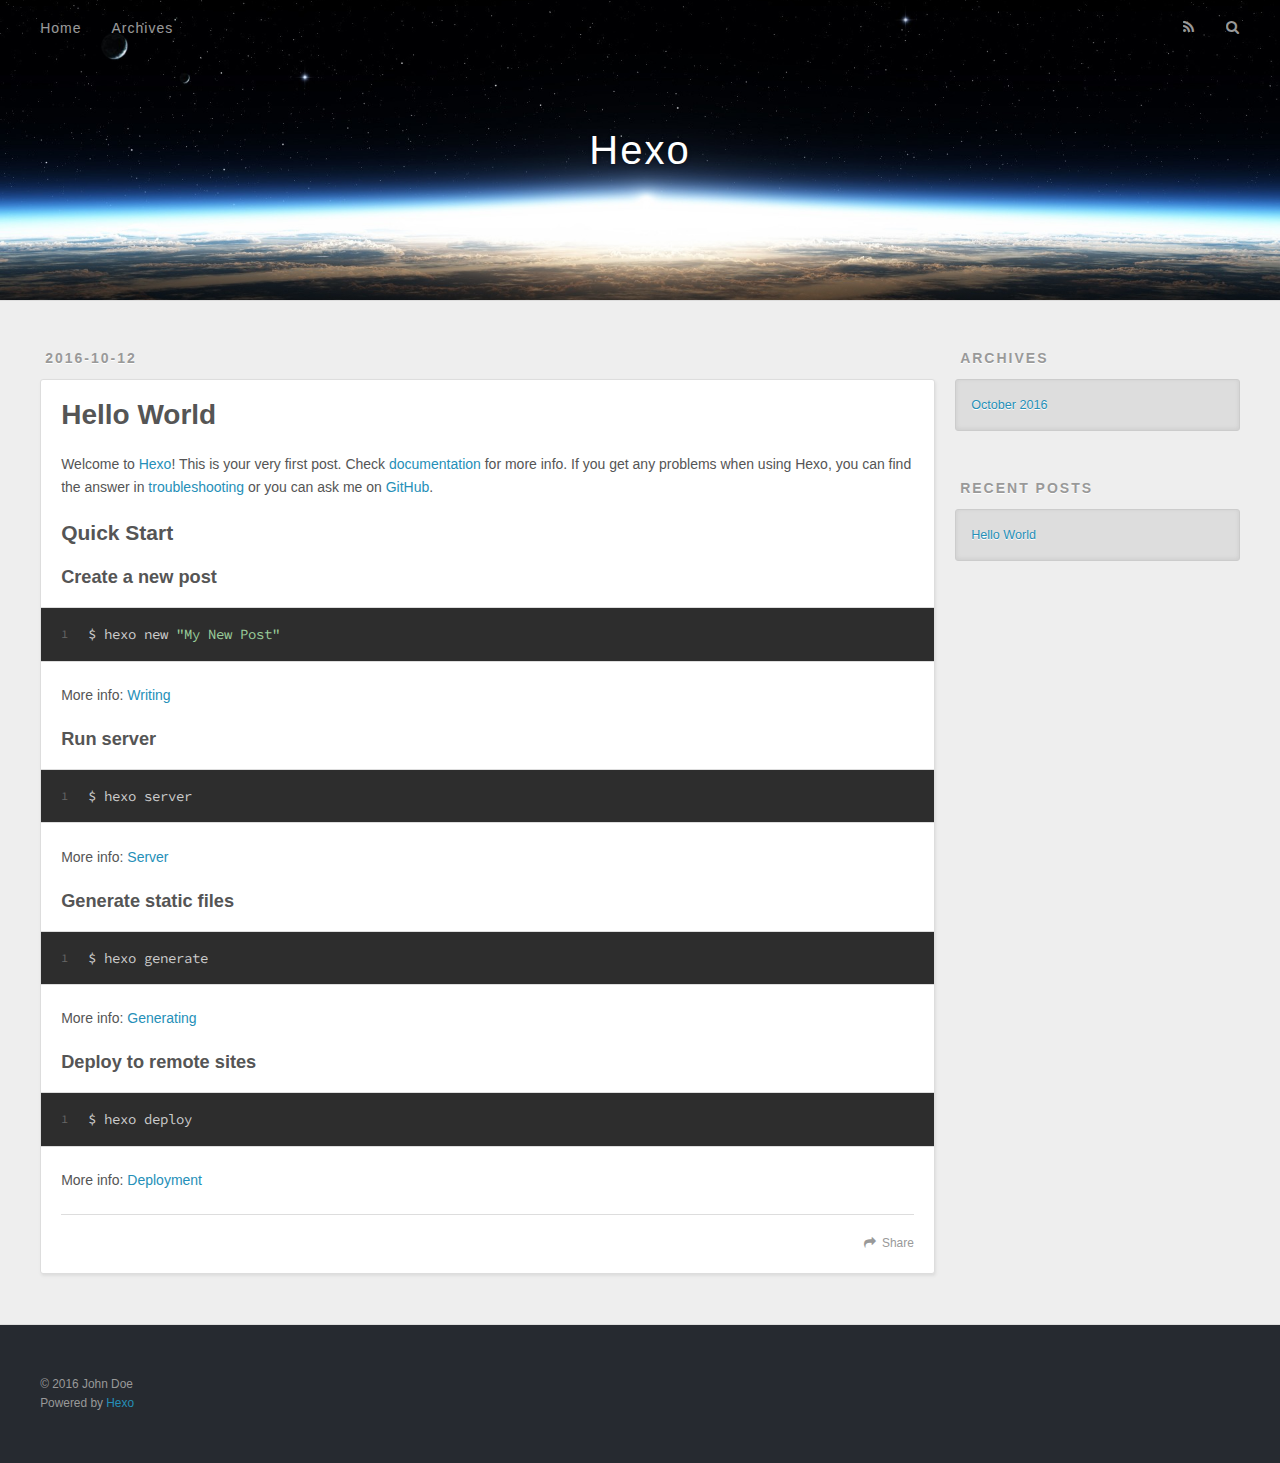
==== index.html @ 53416bab "Site updated: 2016-10-12 10:35:05" ====
<!DOCTYPE html>
<html>
<head>
  <meta charset="utf-8">
  
  <title>Hexo</title>
  <meta name="viewport" content="width=device-width, initial-scale=1, maximum-scale=1">
  <meta property="og:type" content="website">
<meta property="og:title" content="Hexo">
<meta property="og:url" content="http://yoursite.com/index.html">
<meta property="og:site_name" content="Hexo">
<meta name="twitter:card" content="summary">
<meta name="twitter:title" content="Hexo">
  
    <link rel="alternate" href="/atom.xml" title="Hexo" type="application/atom+xml">
  
  
    <link rel="icon" href="/favicon.png">
  
  
    <link href="//fonts.googleapis.com/css?family=Source+Code+Pro" rel="stylesheet" type="text/css">
  
  <link rel="stylesheet" href="/css/style.css">
  

</head>

<body>
  <div id="container">
    <div id="wrap">
      <header id="header">
  <div id="banner"></div>
  <div id="header-outer" class="outer">
    <div id="header-title" class="inner">
      <h1 id="logo-wrap">
        <a href="/" id="logo">Hexo</a>
      </h1>
      
    </div>
    <div id="header-inner" class="inner">
      <nav id="main-nav">
        <a id="main-nav-toggle" class="nav-icon"></a>
        
          <a class="main-nav-link" href="/">Home</a>
        
          <a class="main-nav-link" href="/archives">Archives</a>
        
      </nav>
      <nav id="sub-nav">
        
          <a id="nav-rss-link" class="nav-icon" href="/atom.xml" title="RSS Feed"></a>
        
        <a id="nav-search-btn" class="nav-icon" title="Search"></a>
      </nav>
      <div id="search-form-wrap">
        <form action="//google.com/search" method="get" accept-charset="UTF-8" class="search-form"><input type="search" name="q" results="0" class="search-form-input" placeholder="Search"><button type="submit" class="search-form-submit">&#xF002;</button><input type="hidden" name="sitesearch" value="http://yoursite.com"></form>
      </div>
    </div>
  </div>
</header>
      <div class="outer">
        <section id="main">
  
    <article id="post-hello-world" class="article article-type-post" itemscope itemprop="blogPost">
  <div class="article-meta">
    <a href="/2016/10/12/hello-world/" class="article-date">
  <time datetime="2016-10-12T02:17:20.211Z" itemprop="datePublished">2016-10-12</time>
</a>
    
  </div>
  <div class="article-inner">
    
    
      <header class="article-header">
        
  
    <h1 itemprop="name">
      <a class="article-title" href="/2016/10/12/hello-world/">Hello World</a>
    </h1>
  

      </header>
    
    <div class="article-entry" itemprop="articleBody">
      
        <p>Welcome to <a href="https://hexo.io/" target="_blank" rel="external">Hexo</a>! This is your very first post. Check <a href="https://hexo.io/docs/" target="_blank" rel="external">documentation</a> for more info. If you get any problems when using Hexo, you can find the answer in <a href="https://hexo.io/docs/troubleshooting.html" target="_blank" rel="external">troubleshooting</a> or you can ask me on <a href="https://github.com/hexojs/hexo/issues" target="_blank" rel="external">GitHub</a>.</p>
<h2 id="Quick-Start"><a href="#Quick-Start" class="headerlink" title="Quick Start"></a>Quick Start</h2><h3 id="Create-a-new-post"><a href="#Create-a-new-post" class="headerlink" title="Create a new post"></a>Create a new post</h3><figure class="highlight bash"><table><tr><td class="gutter"><pre><div class="line">1</div></pre></td><td class="code"><pre><div class="line">$ hexo new <span class="string">"My New Post"</span></div></pre></td></tr></table></figure>
<p>More info: <a href="https://hexo.io/docs/writing.html" target="_blank" rel="external">Writing</a></p>
<h3 id="Run-server"><a href="#Run-server" class="headerlink" title="Run server"></a>Run server</h3><figure class="highlight bash"><table><tr><td class="gutter"><pre><div class="line">1</div></pre></td><td class="code"><pre><div class="line">$ hexo server</div></pre></td></tr></table></figure>
<p>More info: <a href="https://hexo.io/docs/server.html" target="_blank" rel="external">Server</a></p>
<h3 id="Generate-static-files"><a href="#Generate-static-files" class="headerlink" title="Generate static files"></a>Generate static files</h3><figure class="highlight bash"><table><tr><td class="gutter"><pre><div class="line">1</div></pre></td><td class="code"><pre><div class="line">$ hexo generate</div></pre></td></tr></table></figure>
<p>More info: <a href="https://hexo.io/docs/generating.html" target="_blank" rel="external">Generating</a></p>
<h3 id="Deploy-to-remote-sites"><a href="#Deploy-to-remote-sites" class="headerlink" title="Deploy to remote sites"></a>Deploy to remote sites</h3><figure class="highlight bash"><table><tr><td class="gutter"><pre><div class="line">1</div></pre></td><td class="code"><pre><div class="line">$ hexo deploy</div></pre></td></tr></table></figure>
<p>More info: <a href="https://hexo.io/docs/deployment.html" target="_blank" rel="external">Deployment</a></p>

      
    </div>
    <footer class="article-footer">
      <a data-url="http://yoursite.com/2016/10/12/hello-world/" data-id="ciu6b00j30000uok7ba088c94" class="article-share-link">Share</a>
      
      
    </footer>
  </div>
  
</article>


  

</section>
        
          <aside id="sidebar">
  
    

  
    

  
    
  
    
  <div class="widget-wrap">
    <h3 class="widget-title">Archives</h3>
    <div class="widget">
      <ul class="archive-list"><li class="archive-list-item"><a class="archive-list-link" href="/archives/2016/10/">October 2016</a></li></ul>
    </div>
  </div>


  
    
  <div class="widget-wrap">
    <h3 class="widget-title">Recent Posts</h3>
    <div class="widget">
      <ul>
        
          <li>
            <a href="/2016/10/12/hello-world/">Hello World</a>
          </li>
        
      </ul>
    </div>
  </div>

  
</aside>
        
      </div>
      <footer id="footer">
  
  <div class="outer">
    <div id="footer-info" class="inner">
      &copy; 2016 John Doe<br>
      Powered by <a href="http://hexo.io/" target="_blank">Hexo</a>
    </div>
  </div>
</footer>
    </div>
    <nav id="mobile-nav">
  
    <a href="/" class="mobile-nav-link">Home</a>
  
    <a href="/archives" class="mobile-nav-link">Archives</a>
  
</nav>
    

<script src="//ajax.googleapis.com/ajax/libs/jquery/2.0.3/jquery.min.js"></script>


  <link rel="stylesheet" href="/fancybox/jquery.fancybox.css">
  <script src="/fancybox/jquery.fancybox.pack.js"></script>


<script src="/js/script.js"></script>

  </div>
</body>
</html>
---- css/style.css ----
body {
  width: 100%;
}
body:before,
body:after {
  content: "";
  display: table;
}
body:after {
  clear: both;
}
html,
body,
div,
span,
applet,
object,
iframe,
h1,
h2,
h3,
h4,
h5,
h6,
p,
blockquote,
pre,
a,
abbr,
acronym,
address,
big,
cite,
code,
del,
dfn,
em,
img,
ins,
kbd,
q,
s,
samp,
small,
strike,
strong,
sub,
sup,
tt,
var,
dl,
dt,
dd,
ol,
ul,
li,
fieldset,
form,
label,
legend,
table,
caption,
tbody,
tfoot,
thead,
tr,
th,
td {
  margin: 0;
  padding: 0;
  border: 0;
  outline: 0;
  font-weight: inherit;
  font-style: inherit;
  font-family: inherit;
  font-size: 100%;
  vertical-align: baseline;
}
body {
  line-height: 1;
  color: #000;
  background: #fff;
}
ol,
ul {
  list-style: none;
}
table {
  border-collapse: separate;
  border-spacing: 0;
  vertical-align: middle;
}
caption,
th,
td {
  text-align: left;
  font-weight: normal;
  vertical-align: middle;
}
a img {
  border: none;
}
input,
button {
  margin: 0;
  padding: 0;
}
input::-moz-focus-inner,
button::-moz-focus-inner {
  border: 0;
  padding: 0;
}
@font-face {
  font-family: FontAwesome;
  font-style: normal;
  font-weight: normal;
  src: url("fonts/fontawesome-webfont.eot?v=#4.0.3");
  src: url("fonts/fontawesome-webfont.eot?#iefix&v=#4.0.3") format("embedded-opentype"), url("fonts/fontawesome-webfont.woff?v=#4.0.3") format("woff"), url("fonts/fontawesome-webfont.ttf?v=#4.0.3") format("truetype"), url("fonts/fontawesome-webfont.svg#fontawesomeregular?v=#4.0.3") format("svg");
}
html,
body,
#container {
  height: 100%;
}
body {
  background: #eee;
  font: 14px "Helvetica Neue", Helvetica, Arial, sans-serif;
  -webkit-text-size-adjust: 100%;
}
.outer {
  max-width: 1220px;
  margin: 0 auto;
  padding: 0 20px;
}
.outer:before,
.outer:after {
  content: "";
  display: table;
}
.outer:after {
  clear: both;
}
.inner {
  display: inline;
  float: left;
  width: 98.33333333333333%;
  margin: 0 0.833333333333333%;
}
.left,
.alignleft {
  float: left;
}
.right,
.alignright {
  float: right;
}
.clear {
  clear: both;
}
#container {
  position: relative;
}
.mobile-nav-on {
  overflow: hidden;
}
#wrap {
  height: 100%;
  width: 100%;
  position: absolute;
  top: 0;
  left: 0;
  -webkit-transition: 0.2s ease-out;
  -moz-transition: 0.2s ease-out;
  -ms-transition: 0.2s ease-out;
  transition: 0.2s ease-out;
  z-index: 1;
  background: #eee;
}
.mobile-nav-on #wrap {
  left: 280px;
}
@media screen and (min-width: 768px) {
  #main {
    display: inline;
    float: left;
    width: 73.33333333333333%;
    margin: 0 0.833333333333333%;
  }
}
.article-date,
.article-category-link,
.archive-year,
.widget-title {
  text-decoration: none;
  text-transform: uppercase;
  letter-spacing: 2px;
  color: #999;
  margin-bottom: 1em;
  margin-left: 5px;
  line-height: 1em;
  text-shadow: 0 1px #fff;
  font-weight: bold;
}
.article-inner,
.archive-article-inner {
  background: #fff;
  -webkit-box-shadow: 1px 2px 3px #ddd;
  box-shadow: 1px 2px 3px #ddd;
  border: 1px solid #ddd;
  border-radius: 3px;
}
.article-entry h1,
.widget h1 {
  font-size: 2em;
}
.article-entry h2,
.widget h2 {
  font-size: 1.5em;
}
.article-entry h3,
.widget h3 {
  font-size: 1.3em;
}
.article-entry h4,
.widget h4 {
  font-size: 1.2em;
}
.article-entry h5,
.widget h5 {
  font-size: 1em;
}
.article-entry h6,
.widget h6 {
  font-size: 1em;
  color: #999;
}
.article-entry hr,
.widget hr {
  border: 1px dashed #ddd;
}
.article-entry strong,
.widget strong {
  font-weight: bold;
}
.article-entry em,
.widget em,
.article-entry cite,
.widget cite {
  font-style: italic;
}
.article-entry sup,
.widget sup,
.article-entry sub,
.widget sub {
  font-size: 0.75em;
  line-height: 0;
  position: relative;
  vertical-align: baseline;
}
.article-entry sup,
.widget sup {
  top: -0.5em;
}
.article-entry sub,
.widget sub {
  bottom: -0.2em;
}
.article-entry small,
.widget small {
  font-size: 0.85em;
}
.article-entry acronym,
.widget acronym,
.article-entry abbr,
.widget abbr {
  border-bottom: 1px dotted;
}
.article-entry ul,
.widget ul,
.article-entry ol,
.widget ol,
.article-entry dl,
.widget dl {
  margin: 0 20px;
  line-height: 1.6em;
}
.article-entry ul ul,
.widget ul ul,
.article-entry ol ul,
.widget ol ul,
.article-entry ul ol,
.widget ul ol,
.article-entry ol ol,
.widget ol ol {
  margin-top: 0;
  margin-bottom: 0;
}
.article-entry ul,
.widget ul {
  list-style: disc;
}
.article-entry ol,
.widget ol {
  list-style: decimal;
}
.article-entry dt,
.widget dt {
  font-weight: bold;
}
#header {
  height: 300px;
  position: relative;
  border-bottom: 1px solid #ddd;
}
#header:before,
#header:after {
  content: "";
  position: absolute;
  left: 0;
  right: 0;
  height: 40px;
}
#header:before {
  top: 0;
  background: -webkit-linear-gradient(rgba(0,0,0,0.2), transparent);
  background: -moz-linear-gradient(rgba(0,0,0,0.2), transparent);
  background: -ms-linear-gradient(rgba(0,0,0,0.2), transparent);
  background: linear-gradient(rgba(0,0,0,0.2), transparent);
}
#header:after {
  bottom: 0;
  background: -webkit-linear-gradient(transparent, rgba(0,0,0,0.2));
  background: -moz-linear-gradient(transparent, rgba(0,0,0,0.2));
  background: -ms-linear-gradient(transparent, rgba(0,0,0,0.2));
  background: linear-gradient(transparent, rgba(0,0,0,0.2));
}
#header-outer {
  height: 100%;
  position: relative;
}
#header-inner {
  position: relative;
  overflow: hidden;
}
#banner {
  position: absolute;
  top: 0;
  left: 0;
  width: 100%;
  height: 100%;
  background: url("images/banner.jpg") center #000;
  -webkit-background-size: cover;
  -moz-background-size: cover;
  background-size: cover;
  z-index: -1;
}
#header-title {
  text-align: center;
  height: 40px;
  position: absolute;
  top: 50%;
  left: 0;
  margin-top: -20px;
}
#logo,
#subtitle {
  text-decoration: none;
  color: #fff;
  font-weight: 300;
  text-shadow: 0 1px 4px rgba(0,0,0,0.3);
}
#logo {
  font-size: 40px;
  line-height: 40px;
  letter-spacing: 2px;
}
#subtitle {
  font-size: 16px;
  line-height: 16px;
  letter-spacing: 1px;
}
#subtitle-wrap {
  margin-top: 16px;
}
#main-nav {
  float: left;
  margin-left: -15px;
}
.nav-icon,
.main-nav-link {
  float: left;
  color: #fff;
  opacity: 0.6;
  text-decoration: none;
  text-shadow: 0 1px rgba(0,0,0,0.2);
  -webkit-transition: opacity 0.2s;
  -moz-transition: opacity 0.2s;
  -ms-transition: opacity 0.2s;
  transition: opacity 0.2s;
  display: block;
  padding: 20px 15px;
}
.nav-icon:hover,
.main-nav-link:hover {
  opacity: 1;
}
.nav-icon {
  font-family: FontAwesome;
  text-align: center;
  font-size: 14px;
  width: 14px;
  height: 14px;
  padding: 20px 15px;
  position: relative;
  cursor: pointer;
}
.main-nav-link {
  font-weight: 300;
  letter-spacing: 1px;
}
@media screen and (max-width: 479px) {
  .main-nav-link {
    display: none;
  }
}
#main-nav-toggle {
  display: none;
}
#main-nav-toggle:before {
  content: "\f0c9";
}
@media screen and (max-width: 479px) {
  #main-nav-toggle {
    display: block;
  }
}
#sub-nav {
  float: right;
  margin-right: -15px;
}
#nav-rss-link:before {
  content: "\f09e";
}
#nav-search-btn:before {
  content: "\f002";
}
#search-form-wrap {
  position: absolute;
  top: 15px;
  width: 150px;
  height: 30px;
  right: -150px;
  opacity: 0;
  -webkit-transition: 0.2s ease-out;
  -moz-transition: 0.2s ease-out;
  -ms-transition: 0.2s ease-out;
  transition: 0.2s ease-out;
}
#search-form-wrap.on {
  opacity: 1;
  right: 0;
}
@media screen and (max-width: 479px) {
  #search-form-wrap {
    width: 100%;
    right: -100%;
  }
}
.search-form {
  position: absolute;
  top: 0;
  left: 0;
  right: 0;
  background: #fff;
  padding: 5px 15px;
  border-radius: 15px;
  -webkit-box-shadow: 0 0 10px rgba(0,0,0,0.3);
  box-shadow: 0 0 10px rgba(0,0,0,0.3);
}
.search-form-input {
  border: none;
  background: none;
  color: #555;
  width: 100%;
  font: 13px "Helvetica Neue", Helvetica, Arial, sans-serif;
  outline: none;
}
.search-form-input::-webkit-search-results-decoration,
.search-form-input::-webkit-search-cancel-button {
  -webkit-appearance: none;
}
.search-form-submit {
  position: absolute;
  top: 50%;
  right: 10px;
  margin-top: -7px;
  font: 13px FontAwesome;
  border: none;
  background: none;
  color: #bbb;
  cursor: pointer;
}
.search-form-submit:hover,
.search-form-submit:focus {
  color: #777;
}
.article {
  margin: 50px 0;
}
.article-inner {
  overflow: hidden;
}
.article-meta:before,
.article-meta:after {
  content: "";
  display: table;
}
.article-meta:after {
  clear: both;
}
.article-date {
  float: left;
}
.article-category {
  float: left;
  line-height: 1em;
  color: #ccc;
  text-shadow: 0 1px #fff;
  margin-left: 8px;
}
.article-category:before {
  content: "\2022";
}
.article-category-link {
  margin: 0 12px 1em;
}
.article-header {
  padding: 20px 20px 0;
}
.article-title {
  text-decoration: none;
  font-size: 2em;
  font-weight: bold;
  color: #555;
  line-height: 1.1em;
  -webkit-transition: color 0.2s;
  -moz-transition: color 0.2s;
  -ms-transition: color 0.2s;
  transition: color 0.2s;
}
a.article-title:hover {
  color: #258fb8;
}
.article-entry {
  color: #555;
  padding: 0 20px;
}
.article-entry:before,
.article-entry:after {
  content: "";
  display: table;
}
.article-entry:after {
  clear: both;
}
.article-entry p,
.article-entry table {
  line-height: 1.6em;
  margin: 1.6em 0;
}
.article-entry h1,
.article-entry h2,
.article-entry h3,
.article-entry h4,
.article-entry h5,
.article-entry h6 {
  font-weight: bold;
}
.article-entry h1,
.article-entry h2,
.article-entry h3,
.article-entry h4,
.article-entry h5,
.article-entry h6 {
  line-height: 1.1em;
  margin: 1.1em 0;
}
.article-entry a {
  color: #258fb8;
  text-decoration: none;
}
.article-entry a:hover {
  text-decoration: underline;
}
.article-entry ul,
.article-entry ol,
.article-entry dl {
  margin-top: 1.6em;
  margin-bottom: 1.6em;
}
.article-entry img,
.article-entry video {
  max-width: 100%;
  height: auto;
  display: block;
  margin: auto;
}
.article-entry iframe {
  border: none;
}
.article-entry table {
  width: 100%;
  border-collapse: collapse;
  border-spacing: 0;
}
.article-entry th {
  font-weight: bold;
  border-bottom: 3px solid #ddd;
  padding-bottom: 0.5em;
}
.article-entry td {
  border-bottom: 1px solid #ddd;
  padding: 10px 0;
}
.article-entry blockquote {
  font-family: Georgia, "Times New Roman", serif;
  font-size: 1.4em;
  margin: 1.6em 20px;
  text-align: center;
}
.article-entry blockquote footer {
  font-size: 14px;
  margin: 1.6em 0;
  font-family: "Helvetica Neue", Helvetica, Arial, sans-serif;
}
.article-entry blockquote footer cite:before {
  content: "—";
  padding: 0 0.5em;
}
.article-entry .pullquote {
  text-align: left;
  width: 45%;
  margin: 0;
}
.article-entry .pullquote.left {
  margin-left: 0.5em;
  margin-right: 1em;
}
.article-entry .pullquote.right {
  margin-right: 0.5em;
  margin-left: 1em;
}
.article-entry .caption {
  color: #999;
  display: block;
  font-size: 0.9em;
  margin-top: 0.5em;
  position: relative;
  text-align: center;
}
.article-entry .video-container {
  position: relative;
  padding-top: 56.25%;
  height: 0;
  overflow: hidden;
}
.article-entry .video-container iframe,
.article-entry .video-container object,
.article-entry .video-container embed {
  position: absolute;
  top: 0;
  left: 0;
  width: 100%;
  height: 100%;
  margin-top: 0;
}
.article-more-link a {
  display: inline-block;
  line-height: 1em;
  padding: 6px 15px;
  border-radius: 15px;
  background: #eee;
  color: #999;
  text-shadow: 0 1px #fff;
  text-decoration: none;
}
.article-more-link a:hover {
  background: #258fb8;
  color: #fff;
  text-decoration: none;
  text-shadow: 0 1px #1e7293;
}
.article-footer {
  font-size: 0.85em;
  line-height: 1.6em;
  border-top: 1px solid #ddd;
  padding-top: 1.6em;
  margin: 0 20px 20px;
}
.article-footer:before,
.article-footer:after {
  content: "";
  display: table;
}
.article-footer:after {
  clear: both;
}
.article-footer a {
  color: #999;
  text-decoration: none;
}
.article-footer a:hover {
  color: #555;
}
.article-tag-list-item {
  float: left;
  margin-right: 10px;
}
.article-tag-list-link:before {
  content: "#";
}
.article-comment-link {
  float: right;
}
.article-comment-link:before {
  content: "\f075";
  font-family: FontAwesome;
  padding-right: 8px;
}
.article-share-link {
  cursor: pointer;
  float: right;
  margin-left: 20px;
}
.article-share-link:before {
  content: "\f064";
  font-family: FontAwesome;
  padding-right: 6px;
}
#article-nav {
  position: relative;
}
#article-nav:before,
#article-nav:after {
  content: "";
  display: table;
}
#article-nav:after {
  clear: both;
}
@media screen and (min-width: 768px) {
  #article-nav {
    margin: 50px 0;
  }
  #article-nav:before {
    width: 8px;
    height: 8px;
    position: absolute;
    top: 50%;
    left: 50%;
    margin-top: -4px;
    margin-left: -4px;
    content: "";
    border-radius: 50%;
    background: #ddd;
    -webkit-box-shadow: 0 1px 2px #fff;
    box-shadow: 0 1px 2px #fff;
  }
}
.article-nav-link-wrap {
  text-decoration: none;
  text-shadow: 0 1px #fff;
  color: #999;
  -webkit-box-sizing: border-box;
  -moz-box-sizing: border-box;
  box-sizing: border-box;
  margin-top: 50px;
  text-align: center;
  display: block;
}
.article-nav-link-wrap:hover {
  color: #555;
}
@media screen and (min-width: 768px) {
  .article-nav-link-wrap {
    width: 50%;
    margin-top: 0;
  }
}
@media screen and (min-width: 768px) {
  #article-nav-newer {
    float: left;
    text-align: right;
    padding-right: 20px;
  }
}
@media screen and (min-width: 768px) {
  #article-nav-older {
    float: right;
    text-align: left;
    padding-left: 20px;
  }
}
.article-nav-caption {
  text-transform: uppercase;
  letter-spacing: 2px;
  color: #ddd;
  line-height: 1em;
  font-weight: bold;
}
#article-nav-newer .article-nav-caption {
  margin-right: -2px;
}
.article-nav-title {
  font-size: 0.85em;
  line-height: 1.6em;
  margin-top: 0.5em;
}
.article-share-box {
  position: absolute;
  display: none;
  background: #fff;
  -webkit-box-shadow: 1px 2px 10px rgba(0,0,0,0.2);
  box-shadow: 1px 2px 10px rgba(0,0,0,0.2);
  border-radius: 3px;
  margin-left: -145px;
  overflow: hidden;
  z-index: 1;
}
.article-share-box.on {
  display: block;
}
.article-share-input {
  width: 100%;
  background: none;
  -webkit-box-sizing: border-box;
  -moz-box-sizing: border-box;
  box-sizing: border-box;
  font: 14px "Helvetica Neue", Helvetica, Arial, sans-serif;
  padding: 0 15px;
  color: #555;
  outline: none;
  border: 1px solid #ddd;
  border-radius: 3px 3px 0 0;
  height: 36px;
  line-height: 36px;
}
.article-share-links {
  background: #eee;
}
.article-share-links:before,
.article-share-links:after {
  content: "";
  display: table;
}
.article-share-links:after {
  clear: both;
}
.article-share-twitter,
.article-share-facebook,
.article-share-pinterest,
.article-share-google {
  width: 50px;
  height: 36px;
  display: block;
  float: left;
  position: relative;
  color: #999;
  text-shadow: 0 1px #fff;
}
.article-share-twitter:before,
.article-share-facebook:before,
.article-share-pinterest:before,
.article-share-google:before {
  font-size: 20px;
  font-family: FontAwesome;
  width: 20px;
  height: 20px;
  position: absolute;
  top: 50%;
  left: 50%;
  margin-top: -10px;
  margin-left: -10px;
  text-align: center;
}
.article-share-twitter:hover,
.article-share-facebook:hover,
.article-share-pinterest:hover,
.article-share-google:hover {
  color: #fff;
}
.article-share-twitter:before {
  content: "\f099";
}
.article-share-twitter:hover {
  background: #00aced;
  text-shadow: 0 1px #008abe;
}
.article-share-facebook:before {
  content: "\f09a";
}
.article-share-facebook:hover {
  background: #3b5998;
  text-shadow: 0 1px #2f477a;
}
.article-share-pinterest:before {
  content: "\f0d2";
}
.article-share-pinterest:hover {
  background: #cb2027;
  text-shadow: 0 1px #a21a1f;
}
.article-share-google:before {
  content: "\f0d5";
}
.article-share-google:hover {
  background: #dd4b39;
  text-shadow: 0 1px #be3221;
}
.article-gallery {
  background: #000;
  position: relative;
}
.article-gallery-photos {
  position: relative;
  overflow: hidden;
}
.article-gallery-img {
  display: none;
  max-width: 100%;
}
.article-gallery-img:first-child {
  display: block;
}
.article-gallery-img.loaded {
  position: absolute;
  display: block;
}
.article-gallery-img img {
  display: block;
  max-width: 100%;
  margin: 0 auto;
}
#comments {
  background: #fff;
  -webkit-box-shadow: 1px 2px 3px #ddd;
  box-shadow: 1px 2px 3px #ddd;
  padding: 20px;
  border: 1px solid #ddd;
  border-radius: 3px;
  margin: 50px 0;
}
#comments a {
  color: #258fb8;
}
.archives-wrap {
  margin: 50px 0;
}
.archives:before,
.archives:after {
  content: "";
  display: table;
}
.archives:after {
  clear: both;
}
.archive-year-wrap {
  margin-bottom: 1em;
}
.archives {
  -webkit-column-gap: 10px;
  -moz-column-gap: 10px;
  column-gap: 10px;
}
@media screen and (min-width: 480px) and (max-width: 767px) {
  .archives {
    -webkit-column-count: 2;
    -moz-column-count: 2;
    column-count: 2;
  }
}
@media screen and (min-width: 768px) {
  .archives {
    -webkit-column-count: 3;
    -moz-column-count: 3;
    column-count: 3;
  }
}
.archive-article {
  -webkit-column-break-inside: avoid;
  page-break-inside: avoid;
  overflow: hidden;
  break-inside: avoid-column;
}
.archive-article-inner {
  padding: 10px;
  margin-bottom: 15px;
}
.archive-article-title {
  text-decoration: none;
  font-weight: bold;
  color: #555;
  -webkit-transition: color 0.2s;
  -moz-transition: color 0.2s;
  -ms-transition: color 0.2s;
  transition: color 0.2s;
  line-height: 1.6em;
}
.archive-article-title:hover {
  color: #258fb8;
}
.archive-article-footer {
  margin-top: 1em;
}
.archive-article-date {
  color: #999;
  text-decoration: none;
  font-size: 0.85em;
  line-height: 1em;
  margin-bottom: 0.5em;
  display: block;
}
#page-nav {
  margin: 50px auto;
  background: #fff;
  -webkit-box-shadow: 1px 2px 3px #ddd;
  box-shadow: 1px 2px 3px #ddd;
  border: 1px solid #ddd;
  border-radius: 3px;
  text-align: center;
  color: #999;
  overflow: hidden;
}
#page-nav:before,
#page-nav:after {
  content: "";
  display: table;
}
#page-nav:after {
  clear: both;
}
#page-nav a,
#page-nav span {
  padding: 10px 20px;
  line-height: 1;
  height: 2ex;
}
#page-nav a {
  color: #999;
  text-decoration: none;
}
#page-nav a:hover {
  background: #999;
  color: #fff;
}
#page-nav .prev {
  float: left;
}
#page-nav .next {
  float: right;
}
#page-nav .page-number {
  display: inline-block;
}
@media screen and (max-width: 479px) {
  #page-nav .page-number {
    display: none;
  }
}
#page-nav .current {
  color: #555;
  font-weight: bold;
}
#page-nav .space {
  color: #ddd;
}
#footer {
  background: #262a30;
  padding: 50px 0;
  border-top: 1px solid #ddd;
  color: #999;
}
#footer a {
  color: #258fb8;
  text-decoration: none;
}
#footer a:hover {
  text-decoration: underline;
}
#footer-info {
  line-height: 1.6em;
  font-size: 0.85em;
}
.article-entry pre,
.article-entry .highlight {
  background: #2d2d2d;
  margin: 0 -20px;
  padding: 15px 20px;
  border-style: solid;
  border-color: #ddd;
  border-width: 1px 0;
  overflow: auto;
  color: #ccc;
  line-height: 22.400000000000002px;
}
.article-entry .highlight .gutter pre,
.article-entry .gist .gist-file .gist-data .line-numbers {
  color: #666;
  font-size: 0.85em;
}
.article-entry pre,
.article-entry code {
  font-family: "Source Code Pro", Consolas, Monaco, Menlo, Consolas, monospace;
}
.article-entry code {
  background: #eee;
  text-shadow: 0 1px #fff;
  padding: 0 0.3em;
}
.article-entry pre code {
  background: none;
  text-shadow: none;
  padding: 0;
}
.article-entry .highlight pre {
  border: none;
  margin: 0;
  padding: 0;
}
.article-entry .highlight table {
  margin: 0;
  width: auto;
}
.article-entry .highlight td {
  border: none;
  padding: 0;
}
.article-entry .highlight figcaption {
  font-size: 0.85em;
  color: #999;
  line-height: 1em;
  margin-bottom: 1em;
}
.article-entry .highlight figcaption:before,
.article-entry .highlight figcaption:after {
  content: "";
  display: table;
}
.article-entry .highlight figcaption:after {
  clear: both;
}
.article-entry .highlight figcaption a {
  float: right;
}
.article-entry .highlight .gutter pre {
  text-align: right;
  padding-right: 20px;
}
.article-entry .highlight .line {
  height: 22.400000000000002px;
}
.article-entry .highlight .line.marked {
  background: #515151;
}
.article-entry .gist {
  margin: 0 -20px;
  border-style: solid;
  border-color: #ddd;
  border-width: 1px 0;
  background: #2d2d2d;
  padding: 15px 20px 15px 0;
}
.article-entry .gist .gist-file {
  border: none;
  font-family: "Source Code Pro", Consolas, Monaco, Menlo, Consolas, monospace;
  margin: 0;
}
.article-entry .gist .gist-file .gist-data {
  background: none;
  border: none;
}
.article-entry .gist .gist-file .gist-data .line-numbers {
  background: none;
  border: none;
  padding: 0 20px 0 0;
}
.article-entry .gist .gist-file .gist-data .line-data {
  padding: 0 !important;
}
.article-entry .gist .gist-file .highlight {
  margin: 0;
  padding: 0;
  border: none;
}
.article-entry .gist .gist-file .gist-meta {
  background: #2d2d2d;
  color: #999;
  font: 0.85em "Helvetica Neue", Helvetica, Arial, sans-serif;
  text-shadow: 0 0;
  padding: 0;
  margin-top: 1em;
  margin-left: 20px;
}
.article-entry .gist .gist-file .gist-meta a {
  color: #258fb8;
  font-weight: normal;
}
.article-entry .gist .gist-file .gist-meta a:hover {
  text-decoration: underline;
}
pre .comment,
pre .title {
  color: #999;
}
pre .variable,
pre .attribute,
pre .tag,
pre .regexp,
pre .ruby .constant,
pre .xml .tag .title,
pre .xml .pi,
pre .xml .doctype,
pre .html .doctype,
pre .css .id,
pre .css .class,
pre .css .pseudo {
  color: #f2777a;
}
pre .number,
pre .preprocessor,
pre .built_in,
pre .literal,
pre .params,
pre .constant {
  color: #f99157;
}
pre .class,
pre .ruby .class .title,
pre .css .rules .attribute {
  color: #9c9;
}
pre .string,
pre .value,
pre .inheritance,
pre .header,
pre .ruby .symbol,
pre .xml .cdata {
  color: #9c9;
}
pre .css .hexcolor {
  color: #6cc;
}
pre .function,
pre .python .decorator,
pre .python .title,
pre .ruby .function .title,
pre .ruby .title .keyword,
pre .perl .sub,
pre .javascript .title,
pre .coffeescript .title {
  color: #69c;
}
pre .keyword,
pre .javascript .function {
  color: #c9c;
}
@media screen and (max-width: 479px) {
  #mobile-nav {
    position: absolute;
    top: 0;
    left: 0;
    width: 280px;
    height: 100%;
    background: #191919;
    border-right: 1px solid #fff;
  }
}
@media screen and (max-width: 479px) {
  .mobile-nav-link {
    display: block;
    color: #999;
    text-decoration: none;
    padding: 15px 20px;
    font-weight: bold;
  }
  .mobile-nav-link:hover {
    color: #fff;
  }
}
@media screen and (min-width: 768px) {
  #sidebar {
    display: inline;
    float: left;
    width: 23.333333333333332%;
    margin: 0 0.833333333333333%;
  }
}
.widget-wrap {
  margin: 50px 0;
}
.widget {
  color: #777;
  text-shadow: 0 1px #fff;
  background: #ddd;
  -webkit-box-shadow: 0 -1px 4px #ccc inset;
  box-shadow: 0 -1px 4px #ccc inset;
  border: 1px solid #ccc;
  padding: 15px;
  border-radius: 3px;
}
.widget a {
  color: #258fb8;
  text-decoration: none;
}
.widget a:hover {
  text-decoration: underline;
}
.widget ul ul,
.widget ol ul,
.widget dl ul,
.widget ul ol,
.widget ol ol,
.widget dl ol,
.widget ul dl,
.widget ol dl,
.widget dl dl {
  margin-left: 15px;
  list-style: disc;
}
.widget {
  line-height: 1.6em;
  word-wrap: break-word;
  font-size: 0.9em;
}
.widget ul,
.widget ol {
  list-style: none;
  margin: 0;
}
.widget ul ul,
.widget ol ul,
.widget ul ol,
.widget ol ol {
  margin: 0 20px;
}
.widget ul ul,
.widget ol ul {
  list-style: disc;
}
.widget ul ol,
.widget ol ol {
  list-style: decimal;
}
.category-list-count,
.tag-list-count,
.archive-list-count {
  padding-left: 5px;
  color: #999;
  font-size: 0.85em;
}
.category-list-count:before,
.tag-list-count:before,
.archive-list-count:before {
  content: "(";
}
.category-list-count:after,
.tag-list-count:after,
.archive-list-count:after {
  content: ")";
}
.tagcloud a {
  margin-right: 5px;
  display: inline-block;
}
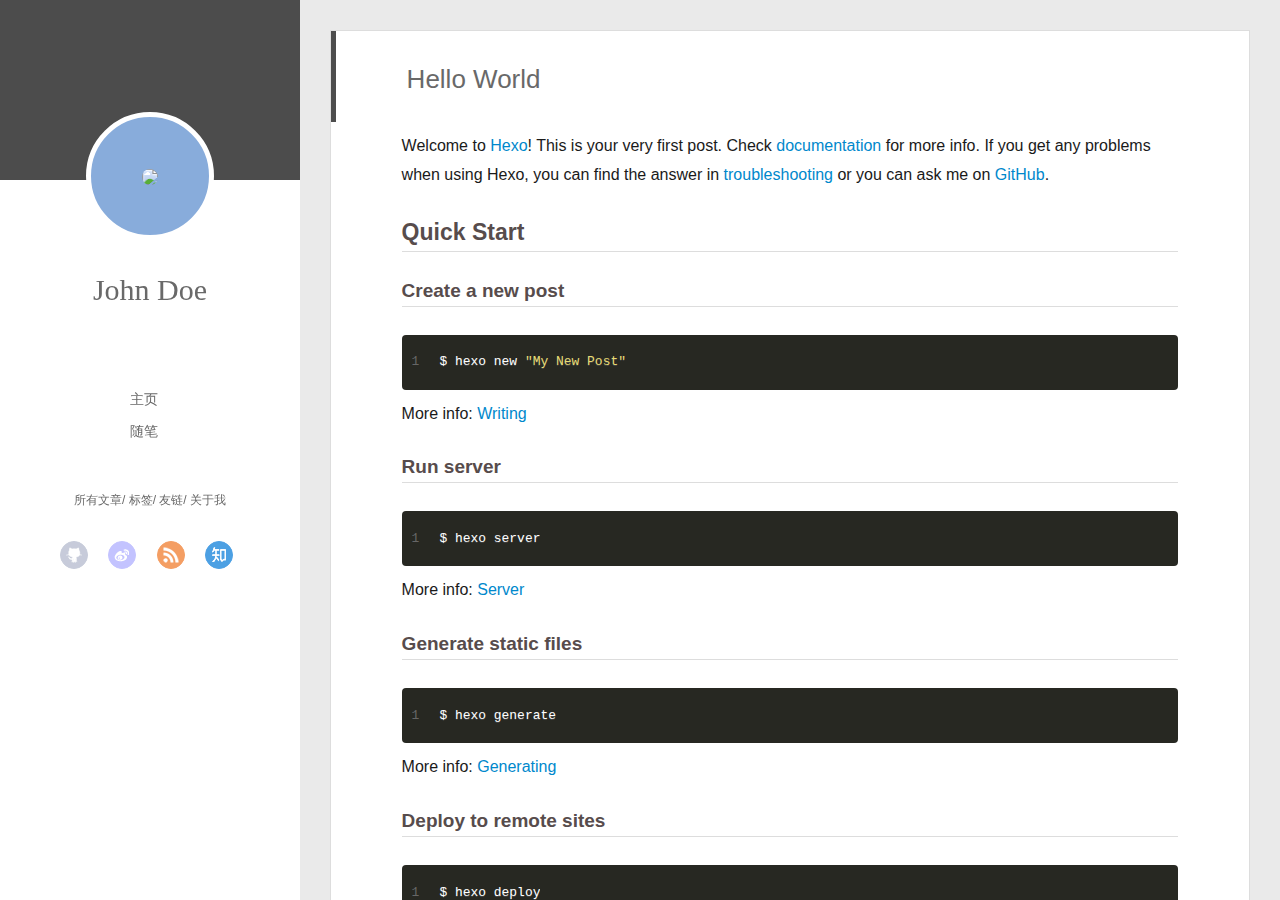
==== commit dc904e54: "Site updated: 2016-10-12 10:49:45" ====
--- a/index.html
+++ b/index.html
@@ -3,6 +3,7 @@
 <head>
   <meta charset="utf-8">
   
+  <meta http-equiv="X-UA-Compatible" content="IE=edge" >
   <title>Hexo</title>
   <meta name="viewport" content="width=device-width, initial-scale=1, maximum-scale=1">
   <meta property="og:type" content="website">
@@ -12,63 +13,134 @@
 <meta name="twitter:card" content="summary">
 <meta name="twitter:title" content="Hexo">
   
-    <link rel="alternate" href="/atom.xml" title="Hexo" type="application/atom+xml">
-  
-  
-    <link rel="icon" href="/favicon.png">
-  
-  
-    <link href="//fonts.googleapis.com/css?family=Source+Code+Pro" rel="stylesheet" type="text/css">
-  
-  <link rel="stylesheet" href="/css/style.css">
+    <link rel="alternative" href="/atom.xml" title="Hexo" type="application/atom+xml">
+  
+  
+    <link rel="icon" href="//favicon.png">
+  
+  <script src="/style.js"></script>
   
 
 </head>
 
 <body>
   <div id="container">
-    <div id="wrap">
-      <header id="header">
-  <div id="banner"></div>
-  <div id="header-outer" class="outer">
-    <div id="header-title" class="inner">
-      <h1 id="logo-wrap">
-        <a href="/" id="logo">Hexo</a>
-      </h1>
-      
-    </div>
-    <div id="header-inner" class="inner">
-      <nav id="main-nav">
-        <a id="main-nav-toggle" class="nav-icon"></a>
+    <div class="left-col">
+      <div class="overlay"></div>
+<div class="intrude-less">
+	<header id="header" class="inner">
+		<a href="/" class="profilepic">
+			
+			<img src="null" class="js-avatar">
+			
+		</a>
+
+		<hgroup>
+		  <h1 class="header-author"><a href="/">John Doe</a></h1>
+		</hgroup>
+
+		
+
+		<nav class="header-menu">
+			<ul>
+			
+				<li><a href="/">主页</a></li>
+	        
+				<li><a href="/tags/随笔">随笔</a></li>
+	        
+			</ul>
+		</nav>
+		<nav class="header-smart-menu">
+	        
+    		
+    			
+    			<a class="js-smart-menu" data-idx="0" href="javascript:void(0)">所有文章</a>
+    			
+    			
+            
+    			
+    			<a class="js-smart-menu" data-idx="1" href="javascript:void(0)">标签</a>
+    			
+    			
+            
+    			
+    			<a class="js-smart-menu" data-idx="2" href="javascript:void(0)">友链</a>
+    			
+    			
+            
+    			
+    			<a class="js-smart-menu" data-idx="3" href="javascript:void(0)">关于我</a>
+    			
+    			
+            
+		</nav>
+		<nav class="header-nav">
+			<div class="social">
+				
+					<a class="github" target="_blank" href="#" title="github">github</a>
+		        
+					<a class="weibo" target="_blank" href="#" title="weibo">weibo</a>
+		        
+					<a class="rss" target="_blank" href="#" title="rss">rss</a>
+		        
+					<a class="zhihu" target="_blank" href="#" title="zhihu">zhihu</a>
+		        
+			</div>
+		</nav>
+	</header>		
+</div>
+
+    </div>
+    <div class="mid-col">
+      <nav id="mobile-nav">
+  	<div class="overlay">
+  		<div class="slider-trigger"><i class="icon-list"></i></div>
+  		<h1 class="header-author js-mobile-header hide">John Doe</h1>
+  	</div>
+	<div class="intrude-less">
+		<header id="header" class="inner">
+			<div class="profilepic">
+				
+					<img src="null" class="js-avatar">
+				
+			</div>
+			<hgroup>
+			  <h1 class="header-author">John Doe</h1>
+			</hgroup>
+			
+			<nav class="header-menu">
+				<ul>
+				
+					<li><a href="/">主页</a></li>
+		        
+					<li><a href="/tags/随笔">随笔</a></li>
+		        
+				</ul>
+			</nav>
+			<nav class="header-nav">
+				<div class="social">
+					
+						<a class="github" target="_blank" href="#" title="github">github</a>
+			        
+						<a class="weibo" target="_blank" href="#" title="weibo">weibo</a>
+			        
+						<a class="rss" target="_blank" href="#" title="rss">rss</a>
+			        
+						<a class="zhihu" target="_blank" href="#" title="zhihu">zhihu</a>
+			        
+				</div>
+			</nav>
+		</header>				
+	</div>
+</nav>
+
+      <div class="body-wrap">
         
-          <a class="main-nav-link" href="/">Home</a>
-        
-          <a class="main-nav-link" href="/archives">Archives</a>
-        
-      </nav>
-      <nav id="sub-nav">
-        
-          <a id="nav-rss-link" class="nav-icon" href="/atom.xml" title="RSS Feed"></a>
-        
-        <a id="nav-search-btn" class="nav-icon" title="Search"></a>
-      </nav>
-      <div id="search-form-wrap">
-        <form action="//google.com/search" method="get" accept-charset="UTF-8" class="search-form"><input type="search" name="q" results="0" class="search-form-input" placeholder="Search"><button type="submit" class="search-form-submit">&#xF002;</button><input type="hidden" name="sitesearch" value="http://yoursite.com"></form>
-      </div>
-    </div>
-  </div>
-</header>
-      <div class="outer">
-        <section id="main">
   
     <article id="post-hello-world" class="article article-type-post" itemscope itemprop="blogPost">
-  <div class="article-meta">
-    <a href="/2016/10/12/hello-world/" class="article-date">
-  <time datetime="2016-10-12T02:17:20.211Z" itemprop="datePublished">2016-10-12</time>
-</a>
-    
-  </div>
   <div class="article-inner">
+    
+      <input type="hidden" class="isFancy" />
     
     
       <header class="article-header">
@@ -95,86 +167,193 @@
 
       
     </div>
-    <footer class="article-footer">
-      <a data-url="http://yoursite.com/2016/10/12/hello-world/" data-id="ciu6b00j30000uok7ba088c94" class="article-share-link">Share</a>
-      
-      
-    </footer>
+    <div class="article-info article-info-index">
+      
+      <a href="/2016/10/12/hello-world/" class="archive-article-date">
+  	<time datetime="2016-10-12T02:17:20.211Z" itemprop="datePublished"><i class="icon-clock"></i>2016-10-12</time>
+</a>
+      
+      
+
+      <div class="clearfix"></div>
+    </div>
   </div>
-  
 </article>
 
 
-  
-
-</section>
-        
-          <aside id="sidebar">
-  
-    
-
-  
-    
-
-  
-    
-  
-    
-  <div class="widget-wrap">
-    <h3 class="widget-title">Archives</h3>
-    <div class="widget">
-      <ul class="archive-list"><li class="archive-list-item"><a class="archive-list-link" href="/archives/2016/10/">October 2016</a></li></ul>
-    </div>
-  </div>
-
-
-  
-    
-  <div class="widget-wrap">
-    <h3 class="widget-title">Recent Posts</h3>
-    <div class="widget">
-      <ul>
-        
-          <li>
-            <a href="/2016/10/12/hello-world/">Hello World</a>
-          </li>
-        
-      </ul>
-    </div>
-  </div>
-
-  
-</aside>
-        
+
+
+
+
+
+
+
+
+  
+  
+
+
       </div>
       <footer id="footer">
-  
   <div class="outer">
-    <div id="footer-info" class="inner">
-      &copy; 2016 John Doe<br>
-      Powered by <a href="http://hexo.io/" target="_blank">Hexo</a>
+    <div id="footer-info">
+    	<div class="footer-left">
+    		&copy; 2016 John Doe
+    	</div>
+      	<div class="footer-right">
+      		<a href="http://hexo.io/" target="_blank">Hexo</a>  Theme <a href="https://github.com/litten/hexo-theme-yilia" target="_blank">Yilia</a> by Litten
+      	</div>
     </div>
   </div>
 </footer>
     </div>
-    <nav id="mobile-nav">
-  
-    <a href="/" class="mobile-nav-link">Home</a>
-  
-    <a href="/archives" class="mobile-nav-link">Archives</a>
-  
-</nav>
-    
-
-<script src="//ajax.googleapis.com/ajax/libs/jquery/2.0.3/jquery.min.js"></script>
-
-
-  <link rel="stylesheet" href="/fancybox/jquery.fancybox.css">
-  <script src="/fancybox/jquery.fancybox.pack.js"></script>
-
-
-<script src="/js/script.js"></script>
-
+    <script>
+	var yiliaConfig = {
+		fancybox: true,
+		mathjax: false,
+		animate: true,
+		isHome: true,
+		isPost: false,
+		isArchive: false,
+		isTag: false,
+		isCategory: false,
+		open_in_new: false,
+		root: "/",
+		innerArchive: true
+	}
+</script>
+
+<script src="/./main.js"></script>
+
+
+    
+<div class="tools-col">
+  <ul class="btn-wrap">
+    
+      <li class="chose" data-hook="tools-section-all"><span class="text">全部</span><i class="icon-book"></i></li>
+    
+    
+      <li data-hook="tools-section-tag"><span class="text">标签</span><i class="icon-price-tags"></i></li>
+    
+    
+      <li data-hook="tools-section-friends"><span class="text">友链</span><i class="icon-link"></i></li>
+    
+    
+      <li data-hook="tools-section-me"><span class="text">我</span><i class="icon-smile"></i></li>
+    
+  </ul>
+  <div class="tools-wrap">
+    
+    	<section class="tools-section tools-section-all chose">
+    	</section>
+    
+
+    
+    	<section class="tools-section tools-section-tag">
+    			<div class="widget tagcloud" id="js-tagcloud">
+    				
+    			</div>
+    	</section>
+    
+
+    
+    	<section class="tools-section tools-section-friends">
+  		
+  			<div class="friends-wrap" id="js-friends">
+  			
+  	          <a target="_blank" class="main-nav-link switch-friends-link" href="http://localhost:4000/">友情链接1</a>
+  	        
+  	          <a target="_blank" class="main-nav-link switch-friends-link" href="http://localhost:4000/">友情链接2</a>
+  	        
+  	          <a target="_blank" class="main-nav-link switch-friends-link" href="http://localhost:4000/">友情链接3</a>
+  	        
+  	          <a target="_blank" class="main-nav-link switch-friends-link" href="http://localhost:4000/">友情链接4</a>
+  	        
+  	          <a target="_blank" class="main-nav-link switch-friends-link" href="http://localhost:4000/">友情链接5</a>
+  	        
+  	          <a target="_blank" class="main-nav-link switch-friends-link" href="http://localhost:4000/">友情链接6</a>
+  	        
+  	        </div>
+  		
+    	</section>
+    
+
+    
+    	<section class="tools-section tools-section-me">
+  	  	
+  	  		<div class="aboutme-wrap" id="js-aboutme">很惭愧&lt;br&gt;&lt;br&gt;只做了一点微小的工作&lt;br&gt;谢谢大家</div>
+  	  	
+    	</section>
+    
+  </div>
+  
+</div>
+    <!-- Root element of PhotoSwipe. Must have class pswp. -->
+<div class="pswp" tabindex="-1" role="dialog" aria-hidden="true">
+
+    <!-- Background of PhotoSwipe. 
+         It's a separate element as animating opacity is faster than rgba(). -->
+    <div class="pswp__bg"></div>
+
+    <!-- Slides wrapper with overflow:hidden. -->
+    <div class="pswp__scroll-wrap">
+
+        <!-- Container that holds slides. 
+            PhotoSwipe keeps only 3 of them in the DOM to save memory.
+            Don't modify these 3 pswp__item elements, data is added later on. -->
+        <div class="pswp__container">
+            <div class="pswp__item"></div>
+            <div class="pswp__item"></div>
+            <div class="pswp__item"></div>
+        </div>
+
+        <!-- Default (PhotoSwipeUI_Default) interface on top of sliding area. Can be changed. -->
+        <div class="pswp__ui pswp__ui--hidden">
+
+            <div class="pswp__top-bar">
+
+                <!--  Controls are self-explanatory. Order can be changed. -->
+
+                <div class="pswp__counter"></div>
+
+                <button class="pswp__button pswp__button--close" title="Close (Esc)"></button>
+
+                <button class="pswp__button pswp__button--share" style="display:none" title="Share"></button>
+
+                <button class="pswp__button pswp__button--fs" title="Toggle fullscreen"></button>
+
+                <button class="pswp__button pswp__button--zoom" title="Zoom in/out"></button>
+
+                <!-- Preloader demo http://codepen.io/dimsemenov/pen/yyBWoR -->
+                <!-- element will get class pswp__preloader--active when preloader is running -->
+                <div class="pswp__preloader">
+                    <div class="pswp__preloader__icn">
+                      <div class="pswp__preloader__cut">
+                        <div class="pswp__preloader__donut"></div>
+                      </div>
+                    </div>
+                </div>
+            </div>
+
+            <div class="pswp__share-modal pswp__share-modal--hidden pswp__single-tap">
+                <div class="pswp__share-tooltip"></div> 
+            </div>
+
+            <button class="pswp__button pswp__button--arrow--left" title="Previous (arrow left)">
+            </button>
+
+            <button class="pswp__button pswp__button--arrow--right" title="Next (arrow right)">
+            </button>
+
+            <div class="pswp__caption">
+                <div class="pswp__caption__center"></div>
+            </div>
+
+        </div>
+
+    </div>
+
+</div>
   </div>
 </body>
 </html>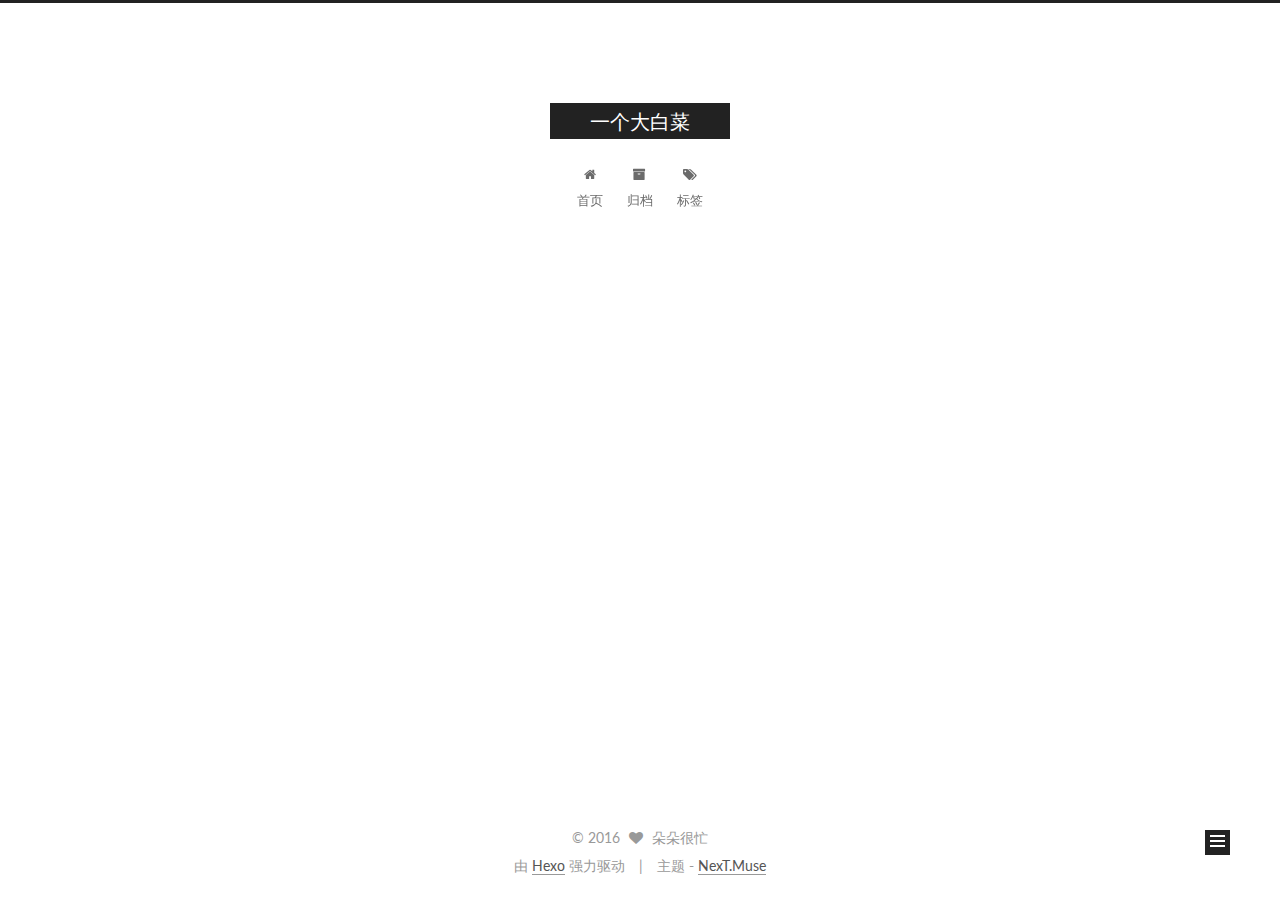
==== commit 7d9fb577: "Site updated: 2016-10-12 15:20:04" ====
--- a/index.html
+++ b/index.html
@@ -1,359 +1,503 @@
-<!DOCTYPE html>
-<html>
+<!doctype html>
+
+
+
+  
+
+
+<html class="theme-next muse use-motion">
 <head>
-  <meta charset="utf-8">
-  
-  <meta http-equiv="X-UA-Compatible" content="IE=edge" >
-  <title>Hexo</title>
-  <meta name="viewport" content="width=device-width, initial-scale=1, maximum-scale=1">
-  <meta property="og:type" content="website">
-<meta property="og:title" content="Hexo">
+  <meta charset="UTF-8"/>
+<meta http-equiv="X-UA-Compatible" content="IE=edge,chrome=1" />
+<meta name="viewport" content="width=device-width, initial-scale=1, maximum-scale=1"/>
+
+
+
+<meta http-equiv="Cache-Control" content="no-transform" />
+<meta http-equiv="Cache-Control" content="no-siteapp" />
+
+
+
+
+
+
+
+
+
+
+
+
+  
+  
+  <link href="/vendors/fancybox/source/jquery.fancybox.css?v=2.1.5" rel="stylesheet" type="text/css" />
+
+
+
+
+  
+  
+  
+  
+
+  
+    
+    
+  
+
+  
+
+  
+
+  
+
+  
+
+  
+    
+    
+    <link href="//fonts.googleapis.com/css?family=Lato:300,300italic,400,400italic,700,700italic&subset=latin,latin-ext" rel="stylesheet" type="text/css">
+  
+
+
+
+
+
+
+<link href="/vendors/font-awesome/css/font-awesome.min.css?v=4.4.0" rel="stylesheet" type="text/css" />
+
+<link href="/css/main.css?v=5.0.2" rel="stylesheet" type="text/css" />
+
+
+  <meta name="keywords" content="Hexo, NexT" />
+
+
+
+
+
+
+
+
+  <link rel="shortcut icon" type="image/x-icon" href="/favicon.ico?v=5.0.2" />
+
+
+
+
+
+
+<meta name="description" content="生活一半记忆，一半继续">
+<meta property="og:type" content="website">
+<meta property="og:title" content="一个大白菜">
 <meta property="og:url" content="http://yoursite.com/index.html">
-<meta property="og:site_name" content="Hexo">
+<meta property="og:site_name" content="一个大白菜">
+<meta property="og:description" content="生活一半记忆，一半继续">
 <meta name="twitter:card" content="summary">
-<meta name="twitter:title" content="Hexo">
-  
-    <link rel="alternative" href="/atom.xml" title="Hexo" type="application/atom+xml">
-  
-  
-    <link rel="icon" href="//favicon.png">
-  
-  <script src="/style.js"></script>
-  
-
+<meta name="twitter:title" content="一个大白菜">
+<meta name="twitter:description" content="生活一半记忆，一半继续">
+
+
+
+<script type="text/javascript" id="hexo.configuration">
+  var NexT = window.NexT || {};
+  var CONFIG = {
+    scheme: 'Muse',
+    sidebar: {"position":"left","display":"post"},
+    fancybox: true,
+    motion: true,
+    duoshuo: {
+      userId: '0',
+      author: '博主'
+    }
+  };
+</script>
+
+
+
+
+  <link rel="canonical" href="http://yoursite.com/"/>
+
+
+  <title> 一个大白菜 </title>
 </head>
 
-<body>
-  <div id="container">
-    <div class="left-col">
-      <div class="overlay"></div>
-<div class="intrude-less">
-	<header id="header" class="inner">
-		<a href="/" class="profilepic">
-			
-			<img src="null" class="js-avatar">
-			
-		</a>
-
-		<hgroup>
-		  <h1 class="header-author"><a href="/">John Doe</a></h1>
-		</hgroup>
-
-		
-
-		<nav class="header-menu">
-			<ul>
-			
-				<li><a href="/">主页</a></li>
-	        
-				<li><a href="/tags/随笔">随笔</a></li>
-	        
-			</ul>
-		</nav>
-		<nav class="header-smart-menu">
-	        
-    		
-    			
-    			<a class="js-smart-menu" data-idx="0" href="javascript:void(0)">所有文章</a>
-    			
-    			
-            
-    			
-    			<a class="js-smart-menu" data-idx="1" href="javascript:void(0)">标签</a>
-    			
-    			
-            
-    			
-    			<a class="js-smart-menu" data-idx="2" href="javascript:void(0)">友链</a>
-    			
-    			
-            
-    			
-    			<a class="js-smart-menu" data-idx="3" href="javascript:void(0)">关于我</a>
-    			
-    			
-            
-		</nav>
-		<nav class="header-nav">
-			<div class="social">
-				
-					<a class="github" target="_blank" href="#" title="github">github</a>
-		        
-					<a class="weibo" target="_blank" href="#" title="weibo">weibo</a>
-		        
-					<a class="rss" target="_blank" href="#" title="rss">rss</a>
-		        
-					<a class="zhihu" target="_blank" href="#" title="zhihu">zhihu</a>
-		        
-			</div>
-		</nav>
-	</header>		
+<body itemscope itemtype="//schema.org/WebPage" lang="zh-Hans">
+
+  
+
+
+
+
+
+
+
+
+
+
+  
+  
+    
+  
+
+  <div class="container one-collumn sidebar-position-left 
+   page-home 
+ ">
+    <div class="headband"></div>
+
+    <header id="header" class="header" itemscope itemtype="//schema.org/WPHeader">
+      <div class="header-inner"><div class="site-meta ">
+  
+
+  <div class="custom-logo-site-title">
+    <a href="/"  class="brand" rel="start">
+      <span class="logo-line-before"><i></i></span>
+      <span class="site-title">一个大白菜</span>
+      <span class="logo-line-after"><i></i></span>
+    </a>
+  </div>
+  <p class="site-subtitle"></p>
 </div>
 
+<div class="site-nav-toggle">
+  <button>
+    <span class="btn-bar"></span>
+    <span class="btn-bar"></span>
+    <span class="btn-bar"></span>
+  </button>
+</div>
+
+<nav class="site-nav">
+  
+
+  
+    <ul id="menu" class="menu">
+      
+        
+        <li class="menu-item menu-item-home">
+          <a href="/" rel="section">
+            
+              <i class="menu-item-icon fa fa-fw fa-home"></i> <br />
+            
+            首页
+          </a>
+        </li>
+      
+        
+        <li class="menu-item menu-item-archives">
+          <a href="/archives" rel="section">
+            
+              <i class="menu-item-icon fa fa-fw fa-archive"></i> <br />
+            
+            归档
+          </a>
+        </li>
+      
+        
+        <li class="menu-item menu-item-tags">
+          <a href="/tags" rel="section">
+            
+              <i class="menu-item-icon fa fa-fw fa-tags"></i> <br />
+            
+            标签
+          </a>
+        </li>
+      
+
+      
+    </ul>
+  
+
+  
+</nav>
+
+ </div>
+    </header>
+
+    <main id="main" class="main">
+      <div class="main-inner">
+        <div class="content-wrap">
+          <div id="content" class="content">
+            
+  <section id="posts" class="posts-expand">
+    
+      
+
+  
+  
+
+  
+  
+  
+
+  <article class="post post-type-normal " itemscope itemtype="//schema.org/Article">
+
+    
+      <header class="post-header">
+
+        
+        
+          <h1 class="post-title" itemprop="name headline">
+            
+            
+              
+                
+                <a class="post-title-link" href="/2016/10/12/123/" itemprop="url">
+                  未命名
+                </a>
+              
+            
+          </h1>
+        
+
+        <div class="post-meta">
+          <span class="post-time">
+            <span class="post-meta-item-icon">
+              <i class="fa fa-calendar-o"></i>
+            </span>
+            <span class="post-meta-item-text">发表于</span>
+            <time itemprop="dateCreated" datetime="2016-10-12T14:07:15+08:00" content="2016-10-12">
+              2016-10-12
+            </time>
+          </span>
+
+          
+
+          
+            
+          
+
+          
+
+          
+          
+
+          
+        </div>
+      </header>
+    
+
+
+    <div class="post-body" itemprop="articleBody">
+
+      
+      
+
+      
+        
+          
+            
+          
+        
+      
     </div>
-    <div class="mid-col">
-      <nav id="mobile-nav">
-  	<div class="overlay">
-  		<div class="slider-trigger"><i class="icon-list"></i></div>
-  		<h1 class="header-author js-mobile-header hide">John Doe</h1>
-  	</div>
-	<div class="intrude-less">
-		<header id="header" class="inner">
-			<div class="profilepic">
-				
-					<img src="null" class="js-avatar">
-				
-			</div>
-			<hgroup>
-			  <h1 class="header-author">John Doe</h1>
-			</hgroup>
-			
-			<nav class="header-menu">
-				<ul>
-				
-					<li><a href="/">主页</a></li>
-		        
-					<li><a href="/tags/随笔">随笔</a></li>
-		        
-				</ul>
-			</nav>
-			<nav class="header-nav">
-				<div class="social">
-					
-						<a class="github" target="_blank" href="#" title="github">github</a>
-			        
-						<a class="weibo" target="_blank" href="#" title="weibo">weibo</a>
-			        
-						<a class="rss" target="_blank" href="#" title="rss">rss</a>
-			        
-						<a class="zhihu" target="_blank" href="#" title="zhihu">zhihu</a>
-			        
-				</div>
-			</nav>
-		</header>				
-	</div>
-</nav>
-
-      <div class="body-wrap">
-        
-  
-    <article id="post-hello-world" class="article article-type-post" itemscope itemprop="blogPost">
-  <div class="article-inner">
-    
-      <input type="hidden" class="isFancy" />
-    
-    
-      <header class="article-header">
-        
-  
-    <h1 itemprop="name">
-      <a class="article-title" href="/2016/10/12/hello-world/">Hello World</a>
-    </h1>
-  
-
-      </header>
-    
-    <div class="article-entry" itemprop="articleBody">
-      
-        <p>Welcome to <a href="https://hexo.io/" target="_blank" rel="external">Hexo</a>! This is your very first post. Check <a href="https://hexo.io/docs/" target="_blank" rel="external">documentation</a> for more info. If you get any problems when using Hexo, you can find the answer in <a href="https://hexo.io/docs/troubleshooting.html" target="_blank" rel="external">troubleshooting</a> or you can ask me on <a href="https://github.com/hexojs/hexo/issues" target="_blank" rel="external">GitHub</a>.</p>
-<h2 id="Quick-Start"><a href="#Quick-Start" class="headerlink" title="Quick Start"></a>Quick Start</h2><h3 id="Create-a-new-post"><a href="#Create-a-new-post" class="headerlink" title="Create a new post"></a>Create a new post</h3><figure class="highlight bash"><table><tr><td class="gutter"><pre><div class="line">1</div></pre></td><td class="code"><pre><div class="line">$ hexo new <span class="string">"My New Post"</span></div></pre></td></tr></table></figure>
-<p>More info: <a href="https://hexo.io/docs/writing.html" target="_blank" rel="external">Writing</a></p>
-<h3 id="Run-server"><a href="#Run-server" class="headerlink" title="Run server"></a>Run server</h3><figure class="highlight bash"><table><tr><td class="gutter"><pre><div class="line">1</div></pre></td><td class="code"><pre><div class="line">$ hexo server</div></pre></td></tr></table></figure>
-<p>More info: <a href="https://hexo.io/docs/server.html" target="_blank" rel="external">Server</a></p>
-<h3 id="Generate-static-files"><a href="#Generate-static-files" class="headerlink" title="Generate static files"></a>Generate static files</h3><figure class="highlight bash"><table><tr><td class="gutter"><pre><div class="line">1</div></pre></td><td class="code"><pre><div class="line">$ hexo generate</div></pre></td></tr></table></figure>
-<p>More info: <a href="https://hexo.io/docs/generating.html" target="_blank" rel="external">Generating</a></p>
-<h3 id="Deploy-to-remote-sites"><a href="#Deploy-to-remote-sites" class="headerlink" title="Deploy to remote sites"></a>Deploy to remote sites</h3><figure class="highlight bash"><table><tr><td class="gutter"><pre><div class="line">1</div></pre></td><td class="code"><pre><div class="line">$ hexo deploy</div></pre></td></tr></table></figure>
-<p>More info: <a href="https://hexo.io/docs/deployment.html" target="_blank" rel="external">Deployment</a></p>
-
+
+    <div>
       
     </div>
-    <div class="article-info article-info-index">
-      
-      <a href="/2016/10/12/hello-world/" class="archive-article-date">
-  	<time datetime="2016-10-12T02:17:20.211Z" itemprop="datePublished"><i class="icon-clock"></i>2016-10-12</time>
-</a>
-      
-      
-
-      <div class="clearfix"></div>
+
+    <div>
+      
+    </div>
+
+    <footer class="post-footer">
+      
+
+      
+
+      
+      
+        <div class="post-eof"></div>
+      
+    </footer>
+  </article>
+
+
+    
+  </section>
+
+  
+
+
+          </div>
+          
+
+
+          
+
+        </div>
+        
+          
+  
+  <div class="sidebar-toggle">
+    <div class="sidebar-toggle-line-wrap">
+      <span class="sidebar-toggle-line sidebar-toggle-line-first"></span>
+      <span class="sidebar-toggle-line sidebar-toggle-line-middle"></span>
+      <span class="sidebar-toggle-line sidebar-toggle-line-last"></span>
     </div>
   </div>
-</article>
-
-
-
-
-
-
-
-
-
-
-  
-  
-
-
+
+  <aside id="sidebar" class="sidebar">
+    <div class="sidebar-inner">
+
+      
+
+      
+
+      <section class="site-overview sidebar-panel  sidebar-panel-active ">
+        <div class="site-author motion-element" itemprop="author" itemscope itemtype="//schema.org/Person">
+          <img class="site-author-image" itemprop="image"
+               src="http://ww4.sinaimg.cn/mw690/88ab7e57jw1f8pb70kn4dj20qo0zkq60.jpg"
+               alt="朵朵很忙" />
+          <p class="site-author-name" itemprop="name">朵朵很忙</p>
+          <p class="site-description motion-element" itemprop="description">生活一半记忆，一半继续</p>
+        </div>
+        <nav class="site-state motion-element">
+          <div class="site-state-item site-state-posts">
+            <a href="/archives">
+              <span class="site-state-item-count">1</span>
+              <span class="site-state-item-name">日志</span>
+            </a>
+          </div>
+
+          
+
+          
+
+        </nav>
+
+        
+
+        <div class="links-of-author motion-element">
+          
+        </div>
+
+        
+        
+
+        
+        
+
+      </section>
+
+      
+
+    </div>
+  </aside>
+
+
+        
       </div>
-      <footer id="footer">
-  <div class="outer">
-    <div id="footer-info">
-    	<div class="footer-left">
-    		&copy; 2016 John Doe
-    	</div>
-      	<div class="footer-right">
-      		<a href="http://hexo.io/" target="_blank">Hexo</a>  Theme <a href="https://github.com/litten/hexo-theme-yilia" target="_blank">Yilia</a> by Litten
-      	</div>
+    </main>
+
+    <footer id="footer" class="footer">
+      <div class="footer-inner">
+        <div class="copyright" >
+  
+  &copy; 
+  <span itemprop="copyrightYear">2016</span>
+  <span class="with-love">
+    <i class="fa fa-heart"></i>
+  </span>
+  <span class="author" itemprop="copyrightHolder">朵朵很忙</span>
+</div>
+
+<div class="powered-by">
+  由 <a class="theme-link" href="https://hexo.io">Hexo</a> 强力驱动
+</div>
+
+<div class="theme-info">
+  主题 -
+  <a class="theme-link" href="https://github.com/iissnan/hexo-theme-next">
+    NexT.Muse
+  </a>
+</div>
+
+        
+
+        
+      </div>
+    </footer>
+
+    <div class="back-to-top">
+      <i class="fa fa-arrow-up"></i>
     </div>
   </div>
-</footer>
-    </div>
-    <script>
-	var yiliaConfig = {
-		fancybox: true,
-		mathjax: false,
-		animate: true,
-		isHome: true,
-		isPost: false,
-		isArchive: false,
-		isTag: false,
-		isCategory: false,
-		open_in_new: false,
-		root: "/",
-		innerArchive: true
-	}
+
+  
+
+<script type="text/javascript">
+  if (Object.prototype.toString.call(window.Promise) !== '[object Function]') {
+    window.Promise = null;
+  }
 </script>
 
-<script src="/./main.js"></script>
-
-
-    
-<div class="tools-col">
-  <ul class="btn-wrap">
-    
-      <li class="chose" data-hook="tools-section-all"><span class="text">全部</span><i class="icon-book"></i></li>
-    
-    
-      <li data-hook="tools-section-tag"><span class="text">标签</span><i class="icon-price-tags"></i></li>
-    
-    
-      <li data-hook="tools-section-friends"><span class="text">友链</span><i class="icon-link"></i></li>
-    
-    
-      <li data-hook="tools-section-me"><span class="text">我</span><i class="icon-smile"></i></li>
-    
-  </ul>
-  <div class="tools-wrap">
-    
-    	<section class="tools-section tools-section-all chose">
-    	</section>
-    
-
-    
-    	<section class="tools-section tools-section-tag">
-    			<div class="widget tagcloud" id="js-tagcloud">
-    				
-    			</div>
-    	</section>
-    
-
-    
-    	<section class="tools-section tools-section-friends">
-  		
-  			<div class="friends-wrap" id="js-friends">
-  			
-  	          <a target="_blank" class="main-nav-link switch-friends-link" href="http://localhost:4000/">友情链接1</a>
-  	        
-  	          <a target="_blank" class="main-nav-link switch-friends-link" href="http://localhost:4000/">友情链接2</a>
-  	        
-  	          <a target="_blank" class="main-nav-link switch-friends-link" href="http://localhost:4000/">友情链接3</a>
-  	        
-  	          <a target="_blank" class="main-nav-link switch-friends-link" href="http://localhost:4000/">友情链接4</a>
-  	        
-  	          <a target="_blank" class="main-nav-link switch-friends-link" href="http://localhost:4000/">友情链接5</a>
-  	        
-  	          <a target="_blank" class="main-nav-link switch-friends-link" href="http://localhost:4000/">友情链接6</a>
-  	        
-  	        </div>
-  		
-    	</section>
-    
-
-    
-    	<section class="tools-section tools-section-me">
-  	  	
-  	  		<div class="aboutme-wrap" id="js-aboutme">很惭愧&lt;br&gt;&lt;br&gt;只做了一点微小的工作&lt;br&gt;谢谢大家</div>
-  	  	
-    	</section>
-    
-  </div>
-  
-</div>
-    <!-- Root element of PhotoSwipe. Must have class pswp. -->
-<div class="pswp" tabindex="-1" role="dialog" aria-hidden="true">
-
-    <!-- Background of PhotoSwipe. 
-         It's a separate element as animating opacity is faster than rgba(). -->
-    <div class="pswp__bg"></div>
-
-    <!-- Slides wrapper with overflow:hidden. -->
-    <div class="pswp__scroll-wrap">
-
-        <!-- Container that holds slides. 
-            PhotoSwipe keeps only 3 of them in the DOM to save memory.
-            Don't modify these 3 pswp__item elements, data is added later on. -->
-        <div class="pswp__container">
-            <div class="pswp__item"></div>
-            <div class="pswp__item"></div>
-            <div class="pswp__item"></div>
-        </div>
-
-        <!-- Default (PhotoSwipeUI_Default) interface on top of sliding area. Can be changed. -->
-        <div class="pswp__ui pswp__ui--hidden">
-
-            <div class="pswp__top-bar">
-
-                <!--  Controls are self-explanatory. Order can be changed. -->
-
-                <div class="pswp__counter"></div>
-
-                <button class="pswp__button pswp__button--close" title="Close (Esc)"></button>
-
-                <button class="pswp__button pswp__button--share" style="display:none" title="Share"></button>
-
-                <button class="pswp__button pswp__button--fs" title="Toggle fullscreen"></button>
-
-                <button class="pswp__button pswp__button--zoom" title="Zoom in/out"></button>
-
-                <!-- Preloader demo http://codepen.io/dimsemenov/pen/yyBWoR -->
-                <!-- element will get class pswp__preloader--active when preloader is running -->
-                <div class="pswp__preloader">
-                    <div class="pswp__preloader__icn">
-                      <div class="pswp__preloader__cut">
-                        <div class="pswp__preloader__donut"></div>
-                      </div>
-                    </div>
-                </div>
-            </div>
-
-            <div class="pswp__share-modal pswp__share-modal--hidden pswp__single-tap">
-                <div class="pswp__share-tooltip"></div> 
-            </div>
-
-            <button class="pswp__button pswp__button--arrow--left" title="Previous (arrow left)">
-            </button>
-
-            <button class="pswp__button pswp__button--arrow--right" title="Next (arrow right)">
-            </button>
-
-            <div class="pswp__caption">
-                <div class="pswp__caption__center"></div>
-            </div>
-
-        </div>
-
-    </div>
-
-</div>
-  </div>
+
+
+
+
+
+
+
+
+  
+
+
+
+  
+  <script type="text/javascript" src="/vendors/jquery/index.js?v=2.1.3"></script>
+
+  
+  <script type="text/javascript" src="/vendors/fastclick/lib/fastclick.min.js?v=1.0.6"></script>
+
+  
+  <script type="text/javascript" src="/vendors/jquery_lazyload/jquery.lazyload.js?v=1.9.7"></script>
+
+  
+  <script type="text/javascript" src="/vendors/velocity/velocity.min.js?v=1.2.1"></script>
+
+  
+  <script type="text/javascript" src="/vendors/velocity/velocity.ui.min.js?v=1.2.1"></script>
+
+  
+  <script type="text/javascript" src="/vendors/fancybox/source/jquery.fancybox.pack.js?v=2.1.5"></script>
+
+
+  
+
+
+  <script type="text/javascript" src="/js/src/utils.js?v=5.0.2"></script>
+
+  <script type="text/javascript" src="/js/src/motion.js?v=5.0.2"></script>
+
+
+
+  
+  
+
+  
+
+  
+
+
+  <script type="text/javascript" src="/js/src/bootstrap.js?v=5.0.2"></script>
+
+
+
+  
+
+
+
+  
+
+
+
+
+  
+  
+
+  
+
+  
+
+  
+
 </body>
-</html>+</html>
--- a/css/main.css
+++ b/css/main.css
@@ -0,0 +1,2202 @@
+/* normalize.css v3.0.2 | MIT License | git.io/normalize */
+html {
+  font-family: sans-serif; /* 1 */
+  -ms-text-size-adjust: 100%; /* 2 */
+  -webkit-text-size-adjust: 100%; /* 2 */
+}
+body {
+  margin: 0;
+}
+article,
+aside,
+details,
+figcaption,
+figure,
+footer,
+header,
+hgroup,
+main,
+menu,
+nav,
+section,
+summary {
+  display: block;
+}
+audio,
+canvas,
+progress,
+video {
+  display: inline-block; /* 1 */
+  vertical-align: baseline; /* 2 */
+}
+audio:not([controls]) {
+  display: none;
+  height: 0;
+}
+[hidden],
+template {
+  display: none;
+}
+a {
+  background-color: transparent;
+}
+a:active,
+a:hover {
+  outline: 0;
+}
+abbr[title] {
+  border-bottom: 1px dotted;
+}
+b,
+strong {
+  font-weight: bold;
+}
+dfn {
+  font-style: italic;
+}
+h1 {
+  font-size: 2em;
+  margin: 0.67em 0;
+}
+mark {
+  background: #ff0;
+  color: #000;
+}
+small {
+  font-size: 80%;
+}
+sub,
+sup {
+  font-size: 75%;
+  line-height: 0;
+  position: relative;
+  vertical-align: baseline;
+}
+sup {
+  top: -0.5em;
+}
+sub {
+  bottom: -0.25em;
+}
+img {
+  border: 0;
+}
+svg:not(:root) {
+  overflow: hidden;
+}
+figure {
+  margin: 1em 40px;
+}
+hr {
+  -moz-box-sizing: content-box;
+  box-sizing: content-box;
+  height: 0;
+}
+pre {
+  overflow: auto;
+}
+code,
+kbd,
+pre,
+samp {
+  font-family: monospace, monospace;
+  font-size: 1em;
+}
+button,
+input,
+optgroup,
+select,
+textarea {
+  color: inherit; /* 1 */
+  font: inherit; /* 2 */
+  margin: 0; /* 3 */
+}
+button {
+  overflow: visible;
+}
+button,
+select {
+  text-transform: none;
+}
+button,
+html input[type="button"],
+input[type="reset"],
+input[type="submit"] {
+  -webkit-appearance: button; /* 2 */
+  cursor: pointer; /* 3 */
+}
+button[disabled],
+html input[disabled] {
+  cursor: default;
+}
+button::-moz-focus-inner,
+input::-moz-focus-inner {
+  border: 0;
+  padding: 0;
+}
+input {
+  line-height: normal;
+}
+input[type="checkbox"],
+input[type="radio"] {
+  box-sizing: border-box; /* 1 */
+  padding: 0; /* 2 */
+}
+input[type="number"]::-webkit-inner-spin-button,
+input[type="number"]::-webkit-outer-spin-button {
+  height: auto;
+}
+input[type="search"] {
+  -webkit-appearance: textfield; /* 1 */
+  -moz-box-sizing: content-box;
+  -webkit-box-sizing: content-box; /* 2 */
+  box-sizing: content-box;
+}
+input[type="search"]::-webkit-search-cancel-button,
+input[type="search"]::-webkit-search-decoration {
+  -webkit-appearance: none;
+}
+fieldset {
+  border: 1px solid #c0c0c0;
+  margin: 0 2px;
+  padding: 0.35em 0.625em 0.75em;
+}
+legend {
+  border: 0; /* 1 */
+  padding: 0; /* 2 */
+}
+textarea {
+  overflow: auto;
+}
+optgroup {
+  font-weight: bold;
+}
+table {
+  border-collapse: collapse;
+  border-spacing: 0;
+}
+td,
+th {
+  padding: 0;
+}
+::selection {
+  background: #262a30;
+  color: #fff;
+}
+body {
+  position: relative;
+  font-family: 'Lato', "PingFang SC", "Microsoft YaHei", sans-serif;
+  font-size: 14px;
+  line-height: 2;
+  color: #555;
+  background: #fff;
+}
+@media (max-width: 767px) {
+  body {
+    padding-right: 0 !important;
+  }
+}
+@media (min-width: 768px) and (max-width: 991px) {
+  body {
+    padding-right: 0 !important;
+  }
+}
+@media (min-width: 1600px) {
+  body {
+    font-size: 16px;
+  }
+}
+h1,
+h2,
+h3,
+h4,
+h5,
+h6 {
+  margin: 0;
+  padding: 0;
+  font-weight: bold;
+  line-height: 1.5;
+  font-family: 'Lato', "PingFang SC", "Microsoft YaHei", sans-serif;
+}
+h2,
+h3,
+h4,
+h5,
+h6 {
+  margin: 20px 0 15px;
+}
+h1 {
+  font-size: 22px;
+}
+@media (max-width: 767px) {
+  h1 {
+    font-size: 18px;
+  }
+}
+h2 {
+  font-size: 20px;
+}
+@media (max-width: 767px) {
+  h2 {
+    font-size: 16px;
+  }
+}
+h3 {
+  font-size: 18px;
+}
+@media (max-width: 767px) {
+  h3 {
+    font-size: 14px;
+  }
+}
+h4 {
+  font-size: 16px;
+}
+@media (max-width: 767px) {
+  h4 {
+    font-size: 12px;
+  }
+}
+h5 {
+  font-size: 14px;
+}
+@media (max-width: 767px) {
+  h5 {
+    font-size: 10px;
+  }
+}
+h6 {
+  font-size: 12px;
+}
+@media (max-width: 767px) {
+  h6 {
+    font-size: 8px;
+  }
+}
+p {
+  margin: 0 0 25px 0;
+}
+a {
+  color: #555;
+  text-decoration: none;
+  border-bottom: 1px solid #999;
+  word-wrap: break-word;
+}
+a:hover {
+  color: #222;
+  border-bottom-color: #222;
+}
+ul {
+  list-style: none;
+}
+blockquote {
+  margin: 0;
+  padding: 0;
+}
+img {
+  display: block;
+  margin: auto;
+  max-width: 100%;
+  height: auto;
+}
+hr {
+  margin: 40px 0;
+  height: 3px;
+  border: none;
+  background-color: #ddd;
+  background-image: repeating-linear-gradient(-45deg, #fff, #fff 4px, transparent 4px, transparent 8px);
+}
+blockquote {
+  padding: 0 15px;
+  color: #666;
+  border-left: 4px solid #ddd;
+}
+blockquote cite::before {
+  content: "-";
+  padding: 0 5px;
+}
+dt {
+  font-weight: 700;
+}
+dd {
+  margin: 0;
+  padding: 0;
+}
+.text-left {
+  text-align: left;
+}
+.text-center {
+  text-align: center;
+}
+.text-right {
+  text-align: right;
+}
+.text-justify {
+  text-align: justify;
+}
+.text-nowrap {
+  white-space: nowrap;
+}
+.text-lowercase {
+  text-transform: lowercase;
+}
+.text-uppercase {
+  text-transform: uppercase;
+}
+.text-capitalize {
+  text-transform: capitalize;
+}
+.center-block {
+  display: block;
+  margin-left: auto;
+  margin-right: auto;
+}
+.clearfix:before,
+.clearfix:after {
+  content: " ";
+  display: table;
+}
+.clearfix:after {
+  clear: both;
+}
+.pullquote {
+  width: 45%;
+}
+.pullquote.left {
+  float: left;
+  margin-left: 5px;
+  margin-right: 10px;
+}
+.pullquote.right {
+  float: right;
+  margin-left: 10px;
+  margin-right: 5px;
+}
+.affix.affix.affix {
+  position: fixed;
+}
+.translation {
+  margin-top: -20px;
+  font-size: 14px;
+  color: #999;
+}
+.scrollbar-measure {
+  width: 100px;
+  height: 100px;
+  overflow: scroll;
+  position: absolute;
+  top: -9999px;
+}
+.use-motion .motion-element {
+  opacity: 0;
+}
+#local-search-input {
+  padding: 3px;
+  border: none;
+  text-indent: 14px;
+  border-radius: 0;
+  width: 140px;
+  outline: none;
+  border-bottom: 1px solid #999;
+  background: inherit;
+  opacity: 0.5;
+}
+#local-search-input:focus {
+  opacity: 1;
+}
+.search-icon {
+  position: absolute;
+  top: 9px;
+}
+table {
+  margin: 20px 0;
+  width: 100%;
+  border-collapse: collapse;
+  border-spacing: 0;
+  border: 1px solid #ddd;
+  font-size: 14px;
+  table-layout: fixed;
+  word-wrap: break-all;
+}
+table>tbody>tr:nth-of-type(odd) {
+  background-color: #f9f9f9;
+}
+table>tbody>tr:hover {
+  background-color: #f5f5f5;
+}
+caption,
+th,
+td {
+  padding: 8px;
+  text-align: left;
+  vertical-align: middle;
+  font-weight: normal;
+}
+th,
+td {
+  border-bottom: 3px solid #ddd;
+  border-right: 1px solid #eee;
+}
+th {
+  padding-bottom: 10px;
+  font-weight: 700;
+}
+td {
+  border-bottom-width: 1px;
+}
+html,
+body {
+  height: 100%;
+}
+.container {
+  position: relative;
+  min-height: 100%;
+}
+.header-inner {
+  margin: 0 auto;
+  padding: 100px 0 70px;
+  width: 700px;
+}
+@media (min-width: 1600px) {
+  .container .header-inner {
+    width: 900px;
+  }
+}
+.main {
+  padding-bottom: 150px;
+}
+.main-inner {
+  margin: 0 auto;
+  width: 700px;
+}
+@media (min-width: 1600px) {
+  .container .main-inner {
+    width: 900px;
+  }
+}
+.footer {
+  position: absolute;
+  left: 0;
+  bottom: 0;
+  width: 100%;
+  min-height: 50px;
+}
+.footer-inner {
+  box-sizing: border-box;
+  margin: 20px auto;
+  width: 700px;
+}
+@media (min-width: 1600px) {
+  .container .footer-inner {
+    width: 900px;
+  }
+}
+pre,
+.highlight {
+  overflow: auto;
+  margin: 20px 0;
+  padding: 15px;
+  font-size: 13px;
+  color: #4d4d4c;
+  background: #f7f7f7;
+  line-height: 1.6;
+}
+pre,
+code {
+  font-family: consolas, Menlo, "PingFang SC", "Microsoft YaHei", monospace;
+}
+code {
+  padding: 2px 4px;
+  word-wrap: break-all;
+  color: #4d4d4c;
+  background: #f7f7f7;
+  border-radius: 3px;
+  font-size: 13px;
+}
+pre code {
+  padding: 0;
+  color: #4d4d4c;
+  background: none;
+  text-shadow: none;
+}
+.highlight pre {
+  border: none;
+  margin: 0;
+  padding: 1px;
+}
+.highlight table {
+  margin: 0;
+  width: auto;
+  border: none;
+}
+.highlight td {
+  border: none;
+  padding: 0;
+}
+.highlight figcaption {
+  font-size: 1em;
+  color: #4d4d4c;
+  line-height: 1em;
+  margin-bottom: 1em;
+}
+.highlight figcaption:before,
+.highlight figcaption:after {
+  content: " ";
+  display: table;
+}
+.highlight figcaption:after {
+  clear: both;
+}
+.highlight figcaption a {
+  float: right;
+  color: #4d4d4c;
+}
+.highlight figcaption a:hover {
+  border-bottom-color: #4d4d4c;
+}
+.highlight .gutter pre {
+  color: #666;
+  text-align: right;
+  padding-right: 20px;
+}
+.highlight .line {
+  height: 20px;
+}
+.gist table {
+  width: auto;
+}
+.gist table td {
+  border: none;
+}
+pre .deletion {
+  background: #fdd;
+}
+pre .addition {
+  background: #dfd;
+}
+pre .meta {
+  color: #8959a8;
+}
+pre .comment {
+  color: #8e908c;
+}
+pre .variable,
+pre .attribute,
+pre .tag,
+pre .regexp,
+pre .ruby .constant,
+pre .xml .tag .title,
+pre .xml .pi,
+pre .xml .doctype,
+pre .html .doctype,
+pre .css .id,
+pre .css .class,
+pre .css .pseudo {
+  color: #c82829;
+}
+pre .number,
+pre .preprocessor,
+pre .built_in,
+pre .literal,
+pre .params,
+pre .constant,
+pre .command {
+  color: #f5871f;
+}
+pre .ruby .class .title,
+pre .css .rules .attribute,
+pre .string,
+pre .value,
+pre .inheritance,
+pre .header,
+pre .ruby .symbol,
+pre .xml .cdata,
+pre .special,
+pre .number,
+pre .formula {
+  color: #718c00;
+}
+pre .title,
+pre .css .hexcolor {
+  color: #3e999f;
+}
+pre .function,
+pre .python .decorator,
+pre .python .title,
+pre .ruby .function .title,
+pre .ruby .title .keyword,
+pre .perl .sub,
+pre .javascript .title,
+pre .coffeescript .title {
+  color: #4271ae;
+}
+pre .keyword,
+pre .javascript .function {
+  color: #8959a8;
+}
+.full-image.full-image.full-image {
+  border: none;
+  max-width: 100%;
+  width: auto;
+  margin: 20px auto;
+}
+@media (min-width: 992px) {
+  .full-image.full-image.full-image {
+    max-width: none;
+    width: 126%;
+    margin: 0 -13%;
+  }
+}
+.blockquote-center,
+.page-home .post-type-quote blockquote,
+.page-post-detail .post-type-quote blockquote {
+  position: relative;
+  margin: 40px 0;
+  padding: 0;
+  border-left: none;
+  text-align: center;
+}
+.blockquote-center::before,
+.page-home .post-type-quote blockquote::before,
+.page-post-detail .post-type-quote blockquote::before,
+.blockquote-center::after,
+.page-home .post-type-quote blockquote::after,
+.page-post-detail .post-type-quote blockquote::after {
+  position: absolute;
+  content: ' ';
+  display: block;
+  width: 100%;
+  height: 24px;
+  opacity: 0.2;
+  background-repeat: no-repeat;
+  background-position: 0 -6px;
+  background-size: 22px 22px;
+}
+.blockquote-center::before,
+.page-home .post-type-quote blockquote::before,
+.page-post-detail .post-type-quote blockquote::before {
+  top: -20px;
+  background-image: url("../images/quote-l.svg");
+  border-top: 1px solid #ccc;
+}
+.blockquote-center::after,
+.page-home .post-type-quote blockquote::after,
+.page-post-detail .post-type-quote blockquote::after {
+  bottom: -20px;
+  background-image: url("../images/quote-r.svg");
+  border-bottom: 1px solid #ccc;
+  background-position: 100% 8px;
+}
+.blockquote-center p,
+.page-home .post-type-quote blockquote p,
+.page-post-detail .post-type-quote blockquote p,
+.blockquote-center div,
+.page-home .post-type-quote blockquote div,
+.page-post-detail .post-type-quote blockquote div {
+  text-align: center;
+}
+.post .post-body .group-picture img {
+  box-sizing: border-box;
+  padding: 0 3px;
+  border: none;
+}
+.post .group-picture-row {
+  overflow: hidden;
+  margin-top: 6px;
+}
+.post .group-picture-row:first-child {
+  margin-top: 0;
+}
+.post .group-picture-column {
+  float: left;
+}
+.page-post-detail .post-body .group-picture-column {
+  float: none;
+  margin-top: 10px;
+  width: auto !important;
+}
+.page-post-detail .post-body .group-picture-column img {
+  margin: 0 auto;
+}
+.page-archive .group-picture-container {
+  overflow: hidden;
+}
+.page-archive .group-picture-row {
+  float: left;
+}
+.page-archive .group-picture-row:first-child {
+  margin-top: 6px;
+}
+.page-archive .group-picture-column {
+  max-width: 150px;
+  max-height: 150px;
+}
+.btn {
+  display: inline-block;
+  padding: 0 20px;
+  font-size: 14px;
+  color: #fff;
+  background: #222;
+  border: 2px solid #222;
+  text-decoration: none;
+  border-radius: 0;
+  transition-property: background-color;
+  transition-duration: 0.2s;
+  transition-timing-function: ease-in-out;
+  transition-delay: 0s;
+}
+.btn:hover,
+.post-more-link .btn:hover {
+  border-color: #222;
+  color: #222;
+  background: #fff;
+}
+.btn-bar {
+  display: block;
+  width: 22px;
+  height: 2px;
+  background: #555;
+  border-radius: 1px;
+}
+.btn-bar+.btn-bar {
+  margin-top: 4px;
+}
+.pagination {
+  margin: 120px 0 40px;
+  text-align: center;
+  border-top: 1px solid #eee;
+}
+.page-number-basic,
+.pagination .prev,
+.pagination .next,
+.pagination .page-number,
+.pagination .space {
+  display: inline-block;
+  position: relative;
+  top: -1px;
+  margin: 0 10px;
+  padding: 0 10px;
+  line-height: 30px;
+}
+@media (max-width: 767px) {
+  .page-number-basic,
+  .pagination .prev,
+  .pagination .next,
+  .pagination .page-number,
+  .pagination .space {
+    margin: 0 5px;
+  }
+}
+.pagination .prev,
+.pagination .next,
+.pagination .page-number {
+  border-bottom: 0;
+  border-top: 1px solid #eee;
+  transition-property: border-color;
+  transition-duration: 0.2s;
+  transition-timing-function: ease-in-out;
+  transition-delay: 0s;
+}
+.pagination .prev:hover,
+.pagination .next:hover,
+.pagination .page-number:hover {
+  border-top-color: #222;
+}
+.pagination .space {
+  padding: 0;
+  margin: 0;
+}
+.pagination .prev {
+  margin-left: 0;
+}
+.pagination .next {
+  margin-right: 0;
+}
+.pagination .page-number.current {
+  color: #fff;
+  background: #ccc;
+  border-top-color: #ccc;
+}
+@media (max-width: 767px) {
+  .pagination {
+    border-top: none;
+  }
+  .pagination .prev,
+  .pagination .next,
+  .pagination .page-number {
+    margin-bottom: 10px;
+    border-top: 0;
+    border-bottom: 1px solid #eee;
+  }
+  .pagination .prev:hover,
+  .pagination .next:hover,
+  .pagination .page-number:hover {
+    border-bottom-color: #222;
+  }
+}
+.comments {
+  margin: 60px 20px 0;
+}
+.tag-cloud {
+  text-align: center;
+}
+.tag-cloud a {
+  display: inline-block;
+  margin: 10px;
+}
+.back-to-top {
+  box-sizing: border-box;
+  position: fixed;
+  bottom: -100px;
+  right: 50px;
+  z-index: 1050;
+  padding: 0 6px;
+  width: 25px;
+  background: #222;
+  font-size: 12px;
+  opacity: 1;
+  color: #fff;
+  cursor: pointer;
+  text-align: center;
+  -webkit-transform: translateZ(0);
+  transition-property: bottom;
+  transition-duration: 0.2s;
+  transition-timing-function: ease-in-out;
+  transition-delay: 0s;
+}
+@media (max-width: 767px) {
+  .back-to-top {
+    display: none;
+  }
+}
+@media (min-width: 768px) and (max-width: 991px) {
+  .back-to-top {
+    display: none;
+  }
+}
+.back-to-top.back-to-top-on {
+  bottom: 19px;
+}
+.header {
+  background: #fff;
+}
+.header-inner {
+  position: relative;
+}
+.headband {
+  height: 3px;
+  background: #222;
+}
+.site-meta {
+  margin: 0;
+  text-align: center;
+}
+@media (max-width: 767px) {
+  .site-meta {
+    text-align: center;
+  }
+}
+.brand {
+  position: relative;
+  display: inline-block;
+  padding: 0 40px;
+  color: #fff;
+  background: #222;
+  border-bottom: none;
+}
+.brand:hover {
+  color: #fff;
+}
+.logo {
+  display: inline-block;
+  margin-right: 5px;
+  line-height: 36px;
+  vertical-align: top;
+}
+.site-title {
+  display: inline-block;
+  vertical-align: top;
+  line-height: 36px;
+  font-size: 20px;
+  font-weight: normal;
+  font-family: 'Lato', "PingFang SC", "Microsoft YaHei", sans-serif;
+}
+.site-subtitle {
+  margin-top: 10px;
+  font-size: 13px;
+  color: #999;
+}
+.use-motion .brand {
+  opacity: 0;
+}
+.use-motion .logo,
+.use-motion .site-title,
+.use-motion .site-subtitle {
+  opacity: 0;
+  position: relative;
+  top: -10px;
+}
+.site-nav-toggle {
+  display: none;
+  position: absolute;
+  top: 10px;
+  left: 10px;
+}
+@media (max-width: 767px) {
+  .site-nav-toggle {
+    display: block;
+  }
+}
+.site-nav-toggle button {
+  margin-top: 2px;
+  padding: 9px 10px;
+  background: transparent;
+  border: none;
+}
+@media (max-width: 767px) {
+  .site-nav {
+    display: none;
+    margin: 0 -10px;
+    padding: 0 10px;
+    clear: both;
+    border-top: 1px solid #ddd;
+  }
+}
+@media (min-width: 768px) and (max-width: 991px) {
+  .site-nav {
+    display: block !important;
+  }
+}
+@media (min-width: 992px) {
+  .site-nav {
+    display: block !important;
+  }
+}
+.menu {
+  margin-top: 20px;
+  padding-left: 0;
+  text-align: center;
+}
+.menu .menu-item {
+  display: inline-block;
+  margin: 0 10px;
+}
+@media screen and (max-width: 767px) {
+  .menu .menu-item {
+    margin-top: 10px;
+  }
+}
+.menu .menu-item a {
+  display: block;
+  font-size: 13px;
+  text-transform: capitalize;
+  line-height: inherit;
+  border-bottom: 1px solid transparent;
+  transition-property: border-color;
+  transition-duration: 0.2s;
+  transition-timing-function: ease-in-out;
+  transition-delay: 0s;
+}
+.menu .menu-item a:hover {
+  border-bottom-color: #222;
+}
+.menu .menu-item .fa {
+  margin-right: 5px;
+}
+.use-motion .menu-item {
+  opacity: 0;
+}
+.post-body {
+  font-family: 'Lato', "PingFang SC", "Microsoft YaHei", sans-serif;
+}
+@media (max-width: 767px) {
+  .post-body {
+    word-break: break-word;
+  }
+}
+.post-body .fancybox img {
+  display: block !important;
+  margin: 0 auto;
+  cursor: pointer;
+  cursor: zoom-in;
+  cursor: -webkit-zoom-in;
+}
+.post-body .image-caption,
+.post-body .figure .caption {
+  margin: 10px auto 15px;
+  text-align: center;
+  font-size: 14px;
+  color: #999;
+  font-weight: bold;
+  line-height: 1;
+}
+.post-sticky-flag {
+  display: inline-block;
+  font-size: 16px;
+  -ms-transform: rotate(30deg);
+  -webkit-transform: rotate(30deg);
+  -moz-transform: rotate(30deg);
+  -ms-transform: rotate(30deg);
+  -o-transform: rotate(30deg);
+  transform: rotate(30deg);
+}
+.posts-expand {
+  padding-top: 40px;
+}
+@media (max-width: 767px) {
+  .posts-expand {
+    margin: 0 20px;
+  }
+  .post-body pre,
+  .post-body .highlight {
+    padding: 10px;
+  }
+  .post-body pre .gutter pre,
+  .post-body .highlight .gutter pre {
+    padding-right: 10px;
+  }
+}
+@media (min-width: 992px) {
+  .posts-expand .post-body {
+    text-align: justify;
+  }
+}
+.posts-expand .post-body h2,
+.posts-expand .post-body h3,
+.posts-expand .post-body h4,
+.posts-expand .post-body h5,
+.posts-expand .post-body h6 {
+  padding-top: 10px;
+}
+.posts-expand .post-body h2 .header-anchor,
+.posts-expand .post-body h3 .header-anchor,
+.posts-expand .post-body h4 .header-anchor,
+.posts-expand .post-body h5 .header-anchor,
+.posts-expand .post-body h6 .header-anchor {
+  float: right;
+  margin-left: 10px;
+  color: #ccc;
+  border-bottom-style: none;
+  visibility: hidden;
+}
+.posts-expand .post-body h2 .header-anchor:hover,
+.posts-expand .post-body h3 .header-anchor:hover,
+.posts-expand .post-body h4 .header-anchor:hover,
+.posts-expand .post-body h5 .header-anchor:hover,
+.posts-expand .post-body h6 .header-anchor:hover {
+  color: inherit;
+}
+.posts-expand .post-body h2:hover .header-anchor,
+.posts-expand .post-body h3:hover .header-anchor,
+.posts-expand .post-body h4:hover .header-anchor,
+.posts-expand .post-body h5:hover .header-anchor,
+.posts-expand .post-body h6:hover .header-anchor {
+  visibility: visible;
+}
+.posts-expand .post-body ul li {
+  list-style: circle;
+}
+.posts-expand .post-body img {
+  box-sizing: border-box;
+  margin: auto;
+  padding: 3px;
+  border: 1px solid #ddd;
+}
+.posts-expand .fancybox img {
+  margin: 0 auto;
+}
+@media (max-width: 767px) {
+  .posts-collapse {
+    margin: 0 20px;
+  }
+  .posts-collapse .post-title,
+  .posts-collapse .post-meta {
+    display: block;
+    width: auto;
+    text-align: left;
+  }
+}
+.posts-collapse {
+  position: relative;
+  z-index: 1010;
+  margin-left: 55px;
+}
+.posts-collapse::after {
+  content: " ";
+  position: absolute;
+  top: 20px;
+  left: 0;
+  margin-left: -2px;
+  width: 4px;
+  height: 100%;
+  background: #f5f5f5;
+  z-index: -1;
+}
+@media (max-width: 767px) {
+  .posts-collapse {
+    margin: 0 20px;
+  }
+}
+.posts-collapse .collection-title {
+  position: relative;
+  margin: 60px 0;
+}
+.posts-collapse .collection-title h2 {
+  margin-left: 20px;
+}
+.posts-collapse .collection-title small {
+  color: #bbb;
+}
+.posts-collapse .collection-title::before {
+  content: " ";
+  position: absolute;
+  left: 0;
+  top: 50%;
+  margin-left: -4px;
+  margin-top: -4px;
+  width: 8px;
+  height: 8px;
+  background: #bbb;
+  border-radius: 50%;
+}
+.posts-collapse .post {
+  margin: 30px 0;
+}
+.posts-collapse .post-header {
+  position: relative;
+  transition-duration: 0.2s;
+  transition-timing-function: ease-in-out;
+  transition-delay: 0s;
+  transition-property: border;
+  border-bottom: 1px dashed #ccc;
+}
+.posts-collapse .post-header::before {
+  content: " ";
+  position: absolute;
+  left: 0;
+  top: 12px;
+  width: 6px;
+  height: 6px;
+  margin-left: -4px;
+  background: #bbb;
+  border-radius: 50%;
+  border: 1px solid #fff;
+  transition-duration: 0.2s;
+  transition-timing-function: ease-in-out;
+  transition-delay: 0s;
+  transition-property: background;
+}
+.posts-collapse .post-header:hover {
+  border-bottom-color: #666;
+}
+.posts-collapse .post-header:hover::before {
+  background: #222;
+}
+.posts-collapse .post-meta {
+  position: absolute;
+  font-size: 12px;
+  left: 20px;
+  top: 5px;
+}
+.posts-collapse .post-comments-count {
+  display: none;
+}
+.posts-collapse .post-title {
+  margin-left: 60px;
+  font-size: 16px;
+  font-weight: normal;
+  line-height: inherit;
+}
+.posts-collapse .post-title::after {
+  margin-left: 3px;
+  opacity: 0.6;
+}
+.posts-collapse .post-title a {
+  color: #666;
+  border-bottom: none;
+}
+.page-home .post-type-quote .post-header,
+.page-post-detail .post-type-quote .post-header,
+.page-home .post-type-quote .post-tags,
+.page-post-detail .post-type-quote .post-tags {
+  display: none;
+}
+.posts-expand .post-title {
+  font-size: 26px;
+  text-align: center;
+  word-break: break-word;
+  font-weight: 400;
+}
+@media (max-width: 767px) {
+  .posts-expand .post-title {
+    font-size: 22px;
+  }
+}
+.posts-expand .post-title-link {
+  display: inline-block;
+  position: relative;
+  color: #555;
+  border-bottom: none;
+  line-height: 1.2;
+  vertical-align: top;
+}
+.posts-expand .post-title-link::before {
+  content: "";
+  position: absolute;
+  width: 100%;
+  height: 2px;
+  bottom: 0;
+  left: 0;
+  background-color: #000;
+  visibility: hidden;
+  -webkit-transform: scaleX(0);
+  -moz-transform: scaleX(0);
+  -ms-transform: scaleX(0);
+  -o-transform: scaleX(0);
+  transform: scaleX(0);
+  transition-duration: 0.2s;
+  transition-timing-function: ease-in-out;
+  transition-delay: 0s;
+}
+.posts-expand .post-title-link:hover::before {
+  visibility: visible;
+  -webkit-transform: scaleX(1);
+  -moz-transform: scaleX(1);
+  -ms-transform: scaleX(1);
+  -o-transform: scaleX(1);
+  transform: scaleX(1);
+}
+.posts-expand .post-title-link .fa {
+  font-size: 16px;
+}
+.posts-expand .post-meta {
+  margin: 3px 0 60px 0;
+  color: #999;
+  font-family: 'Lato', "PingFang SC", "Microsoft YaHei", sans-serif;
+  font-size: 12px;
+  text-align: center;
+}
+.posts-expand .post-meta .post-category-list {
+  display: inline-block;
+  margin: 0;
+  padding: 3px;
+}
+.posts-expand .post-meta .post-category-list-link {
+  color: #999;
+}
+.post-meta-item-icon {
+  display: none;
+  margin-right: 3px;
+}
+@media (min-width: 768px) and (max-width: 991px) {
+  .post-meta-item-icon {
+    display: inline-block;
+  }
+}
+@media (max-width: 767px) {
+  .post-meta-item-icon {
+    display: inline-block;
+  }
+}
+@media (min-width: 768px) and (max-width: 991px) {
+  .post-meta-item-text {
+    display: none;
+  }
+}
+@media (max-width: 767px) {
+  .post-meta-item-text {
+    display: none;
+  }
+}
+@media (max-width: 767px) {
+  .posts-expand .post-comments-count {
+    display: none;
+  }
+}
+.post-more-link {
+  margin-top: 50px;
+}
+.post-more-link .btn {
+  color: #fff;
+  font-size: 14px;
+  background: #222;
+  border-radius: 0;
+  line-height: 2;
+}
+.posts-expand .post-tags {
+  margin-top: 40px;
+  text-align: center;
+}
+.posts-expand .post-tags a {
+  display: inline-block;
+  margin-right: 10px;
+  font-size: 13px;
+}
+.post-nav {
+  overflow: hidden;
+  margin-top: 60px;
+  padding: 10px;
+  white-space: nowrap;
+  border-top: 1px solid #eee;
+}
+.post-nav-item {
+  display: inline-block;
+  width: 50%;
+  white-space: normal;
+}
+.post-nav-item a {
+  position: relative;
+  display: inline-block;
+  line-height: 25px;
+  font-size: 14px;
+  color: #555;
+  border-bottom: none;
+}
+.post-nav-item a:hover {
+  color: #222;
+  border-bottom: none;
+}
+.post-nav-item a:active {
+  top: 2px;
+}
+.post-nav-item a i {
+  font-size: 12px;
+}
+.post-nav-prev {
+  text-align: right;
+}
+.posts-expand .post-eof {
+  display: block;
+  margin: 80px auto 60px;
+  width: 8%;
+  height: 1px;
+  background: #ccc;
+  text-align: center;
+}
+.post:last-child .post-eof.post-eof.post-eof {
+  display: none;
+}
+.post-gallery {
+  display: table;
+  table-layout: fixed;
+  width: 100%;
+  border-collapse: separate;
+}
+.post-gallery-row {
+  display: table-row;
+}
+.post-gallery .post-gallery-img {
+  display: table-cell;
+  text-align: center;
+  vertical-align: middle;
+  border: none;
+}
+.post-gallery .post-gallery-img img {
+  max-width: 100%;
+  max-height: 100%;
+  border: none;
+}
+.fancybox-close,
+.fancybox-close:hover {
+  border: none;
+}
+.sidebar {
+  position: fixed;
+  right: 0;
+  top: 0;
+  bottom: 0;
+  width: 0;
+  z-index: 1040;
+  box-shadow: inset 0 2px 6px #000;
+  background: #222;
+  -webkit-transform: translateZ(0);
+}
+.sidebar a {
+  color: #999;
+  border-bottom-color: #555;
+}
+.sidebar a:hover {
+  color: #eee;
+}
+@media (min-width: 768px) and (max-width: 991px) {
+  .sidebar {
+    display: none !important;
+  }
+}
+@media (max-width: 767px) {
+  .sidebar {
+    display: none !important;
+  }
+}
+.sidebar-inner {
+  position: relative;
+  padding: 20px 10px;
+  color: #999;
+  text-align: center;
+}
+.sidebar-toggle {
+  position: fixed;
+  right: 50px;
+  bottom: 45px;
+  width: 15px;
+  height: 15px;
+  padding: 5px;
+  background: #222;
+  line-height: 0;
+  z-index: 1050;
+  cursor: pointer;
+  -webkit-transform: translateZ(0);
+}
+@media (min-width: 768px) and (max-width: 991px) {
+  .sidebar-toggle {
+    display: none;
+  }
+}
+@media (max-width: 767px) {
+  .sidebar-toggle {
+    display: none;
+  }
+}
+.sidebar-toggle-line {
+  position: relative;
+  display: inline-block;
+  vertical-align: top;
+  height: 2px;
+  width: 100%;
+  background: #fff;
+  margin-top: 3px;
+}
+.sidebar-toggle-line:first-child {
+  margin-top: 0;
+}
+.site-author-image {
+  display: block;
+  margin: 0 auto;
+  padding: 2px;
+  max-width: 96px;
+  height: auto;
+  border: 2px solid #333;
+}
+.site-author-name {
+  margin: 5px 0 0;
+  text-align: center;
+  color: #f5f5f5;
+  font-weight: normal;
+}
+.site-description {
+  margin-top: 5px;
+  text-align: center;
+  font-size: 14px;
+  color: #999;
+}
+.site-state {
+  overflow: hidden;
+  line-height: 1.4;
+  white-space: nowrap;
+  text-align: center;
+}
+.site-state-item {
+  display: inline-block;
+  padding: 0 15px;
+  border-left: 1px solid #333;
+}
+.site-state-item:first-child {
+  border-left: none;
+}
+.site-state-item a {
+  border-bottom: none;
+}
+.site-state-item-count {
+  display: block;
+  text-align: center;
+  color: inherit;
+  font-weight: 600;
+  font-size: 18px;
+}
+.site-state-item-name {
+  font-size: 13px;
+  color: inherit;
+}
+.feed-link {
+  margin-top: 20px;
+}
+.feed-link a {
+  display: inline-block;
+  padding: 0 15px;
+  color: #fc6423;
+  border: 1px solid #fc6423;
+  border-radius: 4px;
+}
+.feed-link a i {
+  color: #fc6423;
+  font-size: 14px;
+}
+.feed-link a:hover {
+  color: #fff;
+  background: #fc6423;
+}
+.feed-link a:hover i {
+  color: #fff;
+}
+.links-of-author {
+  margin-top: 20px;
+}
+.links-of-author a {
+  display: inline-block;
+  vertical-align: middle;
+  margin-right: 10px;
+  margin-bottom: 10px;
+  border-bottom-color: #555;
+  font-size: 13px;
+}
+.links-of-author a:before {
+  display: inline-block;
+  vertical-align: middle;
+  margin-right: 3px;
+  content: " ";
+  width: 4px;
+  height: 4px;
+  border-radius: 50%;
+  background: #e0ffff;
+}
+.links-of-blogroll {
+  font-size: 13px;
+}
+.links-of-blogroll-title {
+  margin-top: 20px;
+  font-size: 14px;
+  font-weight: 600;
+}
+.links-of-blogroll-list {
+  margin: 0;
+  padding: 0;
+}
+.links-of-blogroll-item {
+  padding: 2px 10px;
+}
+.sidebar-nav {
+  margin: 0 0 20px;
+  padding-left: 0;
+}
+.sidebar-nav li {
+  display: inline-block;
+  cursor: pointer;
+  border-bottom: 1px solid transparent;
+  font-size: 14px;
+  color: #555;
+}
+.sidebar-nav li:hover {
+  color: #f5f5f5;
+}
+.page-post-detail .sidebar-nav-toc {
+  padding: 0 5px;
+}
+.page-post-detail .sidebar-nav-overview {
+  margin-left: 10px;
+}
+.sidebar-nav .sidebar-nav-active {
+  color: #87daff;
+  border-bottom-color: #87daff;
+}
+.sidebar-nav .sidebar-nav-active:hover {
+  color: #87daff;
+}
+.sidebar-panel {
+  display: none;
+}
+.sidebar-panel-active {
+  display: block;
+}
+.post-toc-empty {
+  font-size: 14px;
+  color: #666;
+}
+.post-toc-wrap {
+  overflow: hidden;
+}
+.post-toc {
+  overflow: auto;
+}
+.post-toc ol {
+  margin: 0;
+  padding: 0 2px 5px 10px;
+  text-align: left;
+  list-style: none;
+  font-size: 14px;
+}
+.post-toc ol > ol {
+  padding-left: 0;
+}
+.post-toc ol a {
+  transition-duration: 0.2s;
+  transition-timing-function: ease-in-out;
+  transition-delay: 0s;
+  transition-property: all;
+  color: #999;
+  border-bottom-color: #555;
+}
+.post-toc ol a:hover {
+  color: #ccc;
+  border-bottom-color: #ccc;
+}
+.post-toc .nav-item {
+  overflow: hidden;
+  text-overflow: ellipsis;
+  white-space: nowrap;
+  line-height: 1.8;
+}
+.post-toc .nav .nav-child {
+  display: none;
+}
+.post-toc .nav .active > .nav-child {
+  display: block;
+}
+.post-toc .nav .active-current > .nav-child {
+  display: block;
+}
+.post-toc .nav .active-current > .nav-child > .nav-item {
+  display: block;
+}
+.post-toc .nav .active > a {
+  color: #87daff;
+  border-bottom-color: #87daff;
+}
+.post-toc .nav .active-current > a {
+  color: #87daff;
+}
+.post-toc .nav .active-current > a:hover {
+  color: #87daff;
+}
+.footer {
+  font-size: 14px;
+  color: #999;
+}
+.footer img {
+  border: none;
+}
+.footer-inner {
+  text-align: center;
+}
+.with-love {
+  display: inline-block;
+  margin: 0 5px;
+}
+.powered-by,
+.theme-info {
+  display: inline-block;
+}
+.powered-by {
+  margin-right: 10px;
+}
+.powered-by::after {
+  content: "|";
+  padding-left: 10px;
+}
+.cc-license {
+  margin-top: 10px;
+  text-align: center;
+}
+.cc-license .cc-opacity {
+  opacity: 0.7;
+  border-bottom: none;
+}
+.cc-license .cc-opacity:hover {
+  opacity: 0.9;
+}
+.cc-license img {
+  display: inline-block;
+}
+.theme-next #ds-thread #ds-reset {
+  color: #555;
+}
+.theme-next #ds-thread #ds-reset .ds-replybox {
+  margin-bottom: 30px;
+}
+.theme-next #ds-thread #ds-reset .ds-replybox .ds-avatar,
+.theme-next #ds-reset .ds-avatar img {
+  box-shadow: none;
+}
+.theme-next #ds-thread #ds-reset .ds-textarea-wrapper {
+  border-color: #c7d4e1;
+  background: none;
+  border-top-right-radius: 3px;
+  border-top-left-radius: 3px;
+}
+.theme-next #ds-thread #ds-reset .ds-textarea-wrapper textarea {
+  height: 60px;
+}
+.theme-next #ds-reset .ds-rounded-top {
+  border-radius: 0;
+}
+.theme-next #ds-thread #ds-reset .ds-post-toolbar {
+  box-sizing: border-box;
+  border: 1px solid #c7d4e1;
+  background: #f6f8fa;
+}
+.theme-next #ds-thread #ds-reset .ds-post-options {
+  height: 40px;
+  border: none;
+  background: none;
+}
+.theme-next #ds-thread #ds-reset .ds-toolbar-buttons {
+  top: 11px;
+}
+.theme-next #ds-thread #ds-reset .ds-sync {
+  top: 5px;
+}
+.theme-next #ds-thread #ds-reset .ds-post-button {
+  top: 4px;
+  right: 5px;
+  width: 90px;
+  height: 30px;
+  border: 1px solid #c5ced7;
+  border-radius: 3px;
+  background-image: linear-gradient(#fbfbfc, #f5f7f9);
+  color: #60676d;
+}
+.theme-next #ds-thread #ds-reset .ds-post-button:hover {
+  background-position: 0 -30px;
+  color: #60676d;
+}
+.theme-next #ds-thread #ds-reset .ds-comments-info {
+  padding: 10px 0;
+}
+.theme-next #ds-thread #ds-reset .ds-sort {
+  display: none;
+}
+.theme-next #ds-thread #ds-reset li.ds-tab a.ds-current {
+  border: none;
+  background: #f6f8fa;
+  color: #60676d;
+}
+.theme-next #ds-thread #ds-reset li.ds-tab a.ds-current:hover {
+  background-color: #e9f0f7;
+  color: #60676d;
+}
+.theme-next #ds-thread #ds-reset li.ds-tab a {
+  border-radius: 2px;
+  padding: 5px;
+}
+.theme-next #ds-thread #ds-reset .ds-login-buttons p {
+  color: #999;
+  line-height: 36px;
+}
+.theme-next #ds-thread #ds-reset .ds-login-buttons .ds-service-list li {
+  height: 28px;
+}
+.theme-next #ds-thread #ds-reset .ds-service-list a {
+  background: none;
+  padding: 5px;
+  border: 1px solid;
+  border-radius: 3px;
+  text-align: center;
+}
+.theme-next #ds-thread #ds-reset .ds-service-list a:hover {
+  color: #fff;
+  background: #666;
+}
+.theme-next #ds-thread #ds-reset .ds-service-list .ds-weibo {
+  color: #fc9b00;
+  border-color: #fc9b00;
+}
+.theme-next #ds-thread #ds-reset .ds-service-list .ds-weibo:hover {
+  background: #fc9b00;
+}
+.theme-next #ds-thread #ds-reset .ds-service-list .ds-qq {
+  color: #60a3ec;
+  border-color: #60a3ec;
+}
+.theme-next #ds-thread #ds-reset .ds-service-list .ds-qq:hover {
+  background: #60a3ec;
+}
+.theme-next #ds-thread #ds-reset .ds-service-list .ds-renren {
+  color: #2e7ac4;
+  border-color: #2e7ac4;
+}
+.theme-next #ds-thread #ds-reset .ds-service-list .ds-renren:hover {
+  background: #2e7ac4;
+}
+.theme-next #ds-thread #ds-reset .ds-service-list .ds-douban {
+  color: #37994c;
+  border-color: #37994c;
+}
+.theme-next #ds-thread #ds-reset .ds-service-list .ds-douban:hover {
+  background: #37994c;
+}
+.theme-next #ds-thread #ds-reset .ds-service-list .ds-kaixin {
+  color: #fef20d;
+  border-color: #fef20d;
+}
+.theme-next #ds-thread #ds-reset .ds-service-list .ds-kaixin:hover {
+  background: #fef20d;
+}
+.theme-next #ds-thread #ds-reset .ds-service-list .ds-netease {
+  color: #f00;
+  border-color: #f00;
+}
+.theme-next #ds-thread #ds-reset .ds-service-list .ds-netease:hover {
+  background: #f00;
+}
+.theme-next #ds-thread #ds-reset .ds-service-list .ds-sohu {
+  color: #ffcb05;
+  border-color: #ffcb05;
+}
+.theme-next #ds-thread #ds-reset .ds-service-list .ds-sohu:hover {
+  background: #ffcb05;
+}
+.theme-next #ds-thread #ds-reset .ds-service-list .ds-baidu {
+  color: #2831e0;
+  border-color: #2831e0;
+}
+.theme-next #ds-thread #ds-reset .ds-service-list .ds-baidu:hover {
+  background: #2831e0;
+}
+.theme-next #ds-thread #ds-reset .ds-service-list .ds-google {
+  color: #166bec;
+  border-color: #166bec;
+}
+.theme-next #ds-thread #ds-reset .ds-service-list .ds-google:hover {
+  background: #166bec;
+}
+.theme-next #ds-thread #ds-reset .ds-service-list .ds-weixin {
+  color: #00ce0d;
+  border-color: #00ce0d;
+}
+.theme-next #ds-thread #ds-reset .ds-service-list .ds-weixin:hover {
+  background: #00ce0d;
+}
+.theme-next #ds-thread #ds-reset .ds-service-list .ds-more-services {
+  border: none;
+}
+.theme-next #ds-thread #ds-reset .ds-service-list .ds-more-services:hover {
+  background: none;
+}
+.theme-next #ds-reset .duoshuo-ua-admin {
+  display: inline-block;
+  color: #f00;
+}
+.theme-next #ds-reset .duoshuo-ua-platform,
+.theme-next #ds-reset .duoshuo-ua-browser {
+  color: #ccc;
+}
+.theme-next #ds-reset .duoshuo-ua-platform .fa,
+.theme-next #ds-reset .duoshuo-ua-browser .fa {
+  display: inline-block;
+  margin-right: 3px;
+}
+.theme-next #ds-reset .duoshuo-ua-separator {
+  display: inline-block;
+  margin-left: 5px;
+}
+.theme-next .this_ua {
+  background-color: #ccc !important;
+  border-radius: 4px;
+  padding: 0 5px !important;
+  margin: 1px 1px !important;
+  border: 1px solid #bbb !important;
+  color: #fff;
+  display: inline-block !important;
+}
+.theme-next .this_ua.admin {
+  background-color: #d9534f !important;
+  border-color: #d9534f !important;
+}
+.theme-next .this_ua.platform.iOS,
+.theme-next .this_ua.platform.Mac,
+.theme-next .this_ua.platform.Windows {
+  background-color: #39b3d7 !important;
+  border-color: #46b8da !important;
+}
+.theme-next .this_ua.platform.Linux {
+  background-color: #3a3a3a !important;
+  border-color: #1f1f1f !important;
+}
+.theme-next .this_ua.platform.Android {
+  background-color: #00c47d !important;
+  border-color: #01b171 !important;
+}
+.theme-next .this_ua.browser.Mobile,
+.theme-next .this_ua.browser.Chrome {
+  background-color: #5cb85c !important;
+  border-color: #4cae4c !important;
+}
+.theme-next .this_ua.browser.Firefox {
+  background-color: #f0ad4e !important;
+  border-color: #eea236 !important;
+}
+.theme-next .this_ua.browser.Maxthon,
+.theme-next .this_ua.browser.IE {
+  background-color: #428bca !important;
+  border-color: #357ebd !important;
+}
+.theme-next .this_ua.browser.baidu,
+.theme-next .this_ua.browser.UCBrowser,
+.theme-next .this_ua.browser.Opera {
+  background-color: #d9534f !important;
+  border-color: #d43f3a !important;
+}
+.theme-next .this_ua.browser.Android,
+.theme-next .this_ua.browser.QQBrowser {
+  background-color: #78ace9 !important;
+  border-color: #4cae4c !important;
+}
+.post-spread {
+  margin-top: 20px;
+  text-align: center;
+}
+.jiathis_style {
+  display: inline-block;
+}
+.jiathis_style a {
+  border: none;
+}
+.post-spread {
+  margin-top: 20px;
+  text-align: center;
+}
+.bdshare-slide-button-box a {
+  border: none;
+}
+.bdsharebuttonbox {
+  display: inline-block;
+}
+.bdsharebuttonbox a {
+  border: none;
+}
+ul.search-result-list {
+  padding-left: 0px;
+  margin: 0px 5px 0px 8px;
+}
+p.search-result {
+  border-bottom: 1px dashed #ccc;
+  padding: 5px 0;
+}
+a.search-result-title {
+  font-weight: bold;
+}
+a.search-result {
+  border-bottom: transparent;
+  display: block;
+  white-space: nowrap;
+  overflow: hidden;
+  text-overflow: ellipsis;
+}
+.search-keyword {
+  border-bottom: 1px dashed #f00;
+  font-size: 14px;
+  font-weight: bold;
+  color: #f00;
+}
+#local-search-result {
+  height: 88%;
+  overflow: auto;
+}
+.popup {
+  display: none;
+  position: fixed;
+  top: 10%;
+  left: 50%;
+  width: 700px;
+  height: 80%;
+  margin-left: -350px;
+  padding: 3px 0 0 10px;
+  background: #fff;
+  color: #333;
+  z-index: 9999;
+  border-radius: 5px;
+}
+@media (max-width: 767px) {
+  .popup {
+    padding: 3px;
+    top: 0;
+    left: 0;
+    margin: 0;
+    width: 100%;
+    height: 100%;
+    border-radius: 0px;
+  }
+}
+.popoverlay {
+  position: fixed;
+  width: 100%;
+  height: 100%;
+  top: 0px;
+  left: 0px;
+  z-index: 2080;
+  background-color: rgba(0,0,0,0.3);
+}
+#local-search-input {
+  margin-bottom: 10px;
+  padding: 10px;
+  width: 97%;
+  font-size: 18px;
+}
+.popup .fa-search {
+  padding-top: 8px;
+}
+.popup-btn-close {
+  position: absolute;
+  top: 6px;
+  right: 14px;
+  color: #4ebd79;
+  font-size: 14px;
+  font-weight: bold;
+  text-transform: uppercase;
+  cursor: pointer;
+}
+#no-result {
+  position: absolute;
+  left: 44%;
+  top: 42%;
+  color: #ccc;
+}
+.site-uv,
+.site-pv,
+.page-pv {
+  display: inline-block;
+}
+.site-uv .busuanzi-value,
+.site-pv .busuanzi-value,
+.page-pv .busuanzi-value {
+  margin: 0 5px;
+}
+.site-uv {
+  margin-right: 10px;
+}
+.site-uv::after {
+  content: "|";
+  padding-left: 10px;
+}
+.use-motion .post {
+  opacity: 0;
+}
+.page-archive .archive-page-counter {
+  position: relative;
+  top: 3px;
+  left: 20px;
+}
+@media (max-width: 767px) {
+  .page-archive .archive-page-counter {
+    top: 5px;
+  }
+}
+.page-archive .posts-collapse .archive-move-on {
+  position: absolute;
+  top: 11px;
+  left: 0;
+  margin-left: -6px;
+  width: 10px;
+  height: 10px;
+  opacity: 0.5;
+  background: #555;
+  border: 1px solid #fff;
+  border-radius: 50%;
+}
+.category-all-page .category-all-title {
+  text-align: center;
+}
+.category-all-page .category-all {
+  margin-top: 20px;
+}
+.category-all-page .category-list {
+  margin: 0;
+  padding: 0;
+  list-style: none;
+}
+.category-all-page .category-list-item {
+  margin: 5px 10px;
+}
+.category-all-page .category-list-count {
+  color: #bbb;
+}
+.category-all-page .category-list-count:before {
+  display: inline;
+  content: " (";
+}
+.category-all-page .category-list-count:after {
+  display: inline;
+  content: ") ";
+}
+.category-all-page .category-list-child {
+  padding-left: 10px;
+}
+.page-post-detail .sidebar-toggle-line {
+  background: #87daff;
+}
+.page-post-detail .comments {
+  overflow: hidden;
+}
+@media (max-width: 767px) {
+  .header-inner,
+  .container .main-inner,
+  .footer-inner {
+    width: auto;
+  }
+}
+embed {
+  display: block;
+  margin: 0px auto 25px auto;
+}
+.custom-logo .site-meta-headline {
+  text-align: center;
+}
+.custom-logo .brand {
+  background: none;
+}
+.custom-logo .site-title {
+  margin: 10px auto 0;
+  font-size: 24px;
+  color: #222;
+}
+.custom-logo .site-title a {
+  border: none;
+}
+.custom-logo-image {
+  margin: 0 auto;
+  padding: 5px;
+  max-width: 150px;
+  background: #fff;
+}
+@media (max-width: 767px) {
+  .site-nav {
+    position: absolute;
+    left: 0;
+    top: 52px;
+    margin: 0;
+    width: 100%;
+    padding: 0;
+    background: #fff;
+    border-bottom: 1px solid #ddd;
+  }
+}
+@media (max-width: 767px) {
+  .menu {
+    text-align: left;
+  }
+}
+@media (max-width: 767px) {
+  .menu .menu-item {
+    display: block;
+    margin: 0 10px;
+    vertical-align: top;
+  }
+}
+@media (max-width: 767px) {
+  .menu .menu-item br {
+    display: none;
+  }
+}
+@media (max-width: 767px) {
+  .menu .menu-item a {
+    padding: 5px 10px;
+  }
+}
+.menu .menu-item .fa {
+  margin-right: 0;
+}
+.site-search form {
+  display: none;
+}
+.links-of-blogroll-inline .links-of-blogroll-item {
+  display: inline-block;
+}
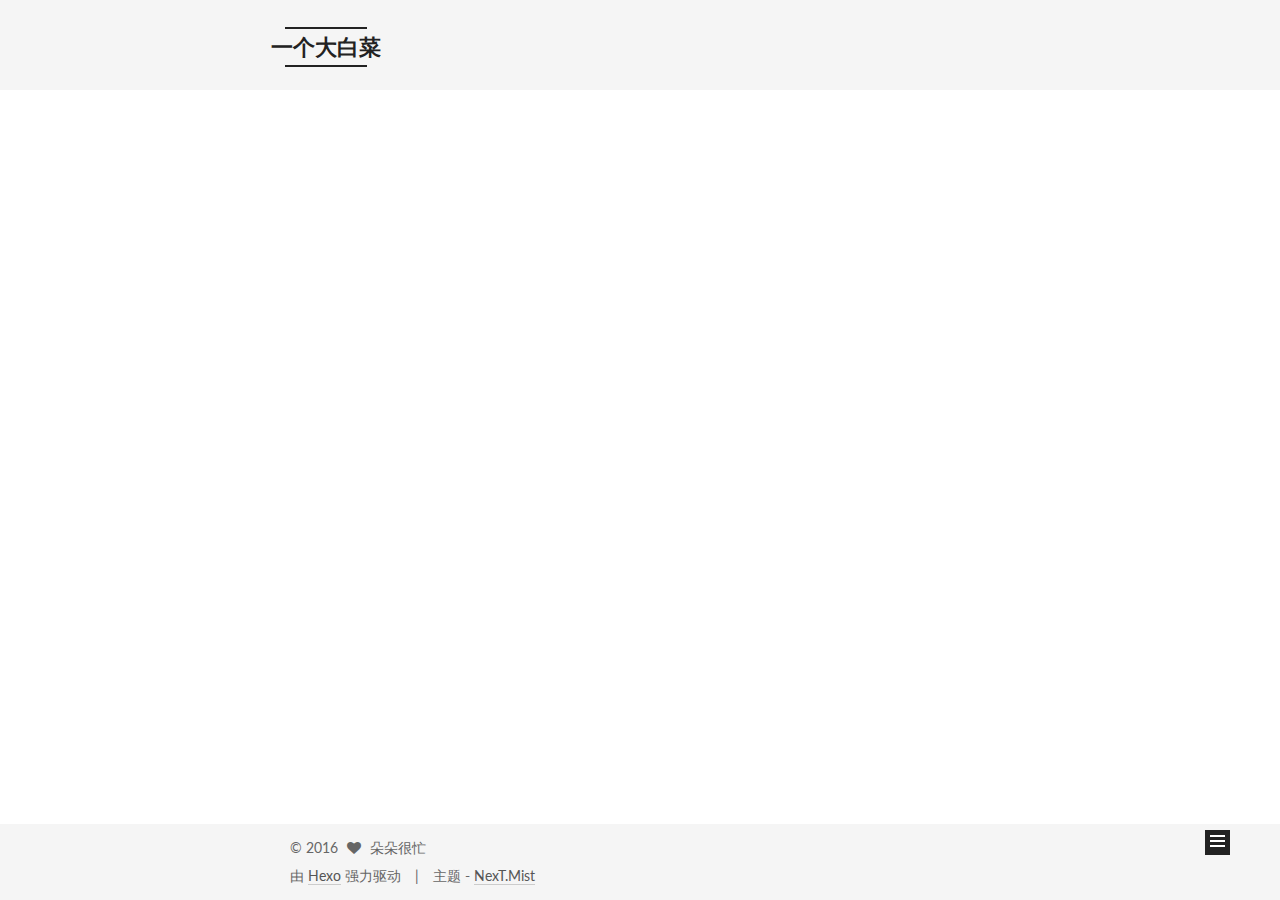
==== commit 680e766f: "Site updated: 2016-10-13 09:24:41" ====
--- a/index.html
+++ b/index.html
@@ -5,7 +5,7 @@
   
 
 
-<html class="theme-next muse use-motion">
+<html class="theme-next mist use-motion">
 <head>
   <meta charset="UTF-8"/>
 <meta http-equiv="X-UA-Compatible" content="IE=edge,chrome=1" />
@@ -99,7 +99,7 @@
 <script type="text/javascript" id="hexo.configuration">
   var NexT = window.NexT || {};
   var CONFIG = {
-    scheme: 'Muse',
+    scheme: 'Mist',
     sidebar: {"position":"left","display":"post"},
     fancybox: true,
     motion: true,
@@ -116,7 +116,7 @@
   <link rel="canonical" href="http://yoursite.com/"/>
 
 
-  <title> 一个大白菜 </title>
+  <title> 一个大白菜 - 生活一半记忆，一半继续 </title>
 </head>
 
 <body itemscope itemtype="//schema.org/WebPage" lang="zh-Hans">
@@ -406,7 +406,7 @@
 <div class="theme-info">
   主题 -
   <a class="theme-link" href="https://github.com/iissnan/hexo-theme-next">
-    NexT.Muse
+    NexT.Mist
   </a>
 </div>
 
--- a/css/main.css
+++ b/css/main.css
@@ -226,51 +226,51 @@
   margin: 20px 0 15px;
 }
 h1 {
+  font-size: 24px;
+}
+@media (max-width: 767px) {
+  h1 {
+    font-size: 20px;
+  }
+}
+h2 {
   font-size: 22px;
 }
 @media (max-width: 767px) {
-  h1 {
+  h2 {
     font-size: 18px;
   }
 }
-h2 {
+h3 {
   font-size: 20px;
 }
 @media (max-width: 767px) {
-  h2 {
+  h3 {
     font-size: 16px;
   }
 }
-h3 {
+h4 {
   font-size: 18px;
 }
 @media (max-width: 767px) {
-  h3 {
+  h4 {
     font-size: 14px;
   }
 }
-h4 {
+h5 {
   font-size: 16px;
 }
 @media (max-width: 767px) {
-  h4 {
+  h5 {
     font-size: 12px;
   }
 }
-h5 {
+h6 {
   font-size: 14px;
 }
 @media (max-width: 767px) {
-  h5 {
+  h6 {
     font-size: 10px;
-  }
-}
-h6 {
-  font-size: 12px;
-}
-@media (max-width: 767px) {
-  h6 {
-    font-size: 8px;
   }
 }
 p {
@@ -889,7 +889,7 @@
 }
 .site-meta {
   margin: 0;
-  text-align: center;
+  text-align: left;
 }
 @media (max-width: 767px) {
   .site-meta {
@@ -900,12 +900,12 @@
   position: relative;
   display: inline-block;
   padding: 0 40px;
-  color: #fff;
+  color: #222;
   background: #222;
   border-bottom: none;
 }
 .brand:hover {
-  color: #fff;
+  color: #222;
 }
 .logo {
   display: inline-block;
@@ -1119,7 +1119,7 @@
 .posts-collapse {
   position: relative;
   z-index: 1010;
-  margin-left: 55px;
+  margin-left: 0;
 }
 .posts-collapse::after {
   content: " ";
@@ -1317,9 +1317,9 @@
   margin-top: 50px;
 }
 .post-more-link .btn {
-  color: #fff;
+  color: #555;
   font-size: 14px;
-  background: #222;
+  background: transparent;
   border-radius: 0;
   line-height: 2;
 }
@@ -1557,7 +1557,7 @@
   width: 4px;
   height: 4px;
   border-radius: 50%;
-  background: #e0ffff;
+  background: #ff003c;
 }
 .links-of-blogroll {
   font-size: 13px;
@@ -2126,77 +2126,318 @@
 .page-post-detail .comments {
   overflow: hidden;
 }
-@media (max-width: 767px) {
-  .header-inner,
-  .container .main-inner,
+h1,
+h2,
+h3,
+h4,
+h5,
+h6 {
+  margin: 20px 0 10px;
+}
+p {
+  margin: 0 0 25px 0;
+}
+a {
+  border-bottom-color: #ccc;
+}
+hr {
+  margin: 20px 0;
+  height: 2px;
+}
+.main-inner {
+  margin-top: 80px;
+}
+.header {
+  background: #f5f5f5;
+}
+.header-inner {
+  padding: 25px 0 20px;
+}
+.header-inner:before,
+.header-inner:after {
+  content: " ";
+  display: table;
+}
+.header-inner:after {
+  clear: both;
+}
+@media (max-width: 767px) {
+  .header-inner {
+    width: auto;
+    margin-bottom: 50px;
+    padding: 10px;
+  }
+}
+.site-meta {
+  float: left;
+  margin-left: -20px;
+  line-height: normal;
+}
+@media (max-width: 767px) {
+  .site-meta {
+    margin-left: 10px;
+  }
+}
+.site-meta .brand {
+  padding: 2px 1px;
+  background: none;
+}
+@media (max-width: 767px) {
+  .site-meta .brand {
+    display: block;
+  }
+}
+.site-meta .logo {
+  display: none;
+}
+.site-meta .site-title {
+  font-size: 22px;
+  font-weight: bolder;
+}
+@media (max-width: 767px) {
+  .site-meta .site-title {
+    line-height: 34px;
+  }
+}
+.logo-line-before,
+.logo-line-after {
+  display: block;
+  overflow: hidden;
+  margin: 0 auto;
+  width: 75%;
+}
+@media (max-width: 767px) {
+  .logo-line-before,
+  .logo-line-after {
+    display: none;
+  }
+}
+.logo-line-before i,
+.logo-line-after i {
+  position: relative;
+  display: block;
+  height: 2px;
+  background: #222;
+}
+@media (max-width: 767px) {
+  .logo-line-before i,
+  .logo-line-after i {
+    height: 3px;
+  }
+}
+.use-motion .logo-line-before i {
+  left: -100%;
+}
+.use-motion .logo-line-after i {
+  right: -100%;
+}
+.site-subtitle {
+  display: none;
+}
+.site-nav-toggle {
+  position: static;
+  float: right;
+}
+.menu {
+  float: right;
+  margin: 8px 0 0 0;
+}
+@media (max-width: 767px) {
+  .menu {
+    margin: 20px 0 0 0;
+    padding: 0;
+  }
+}
+.menu br {
+  display: none;
+}
+.menu .menu-item {
+  margin: 0;
+}
+@media (max-width: 767px) {
+  .menu .menu-item {
+    display: block;
+  }
+}
+.menu .menu-item a {
+  padding: 0 10px;
+  background: none;
+  border: none;
+  border-radius: 2px;
+  transition-property: background;
+}
+@media (max-width: 767px) {
+  .menu .menu-item a {
+    text-align: left;
+  }
+}
+.menu .menu-item a:hover {
+  background: #e1e1e1;
+}
+.menu a::before {
+  display: none;
+}
+@media (max-width: 767px) {
+  .menu a::before {
+    display: block;
+  }
+}
+@media (max-width: 767px) {
+  .menu {
+    float: none;
+  }
+}
+.site-search form {
+  display: none;
+}
+.posts-expand {
+  padding-top: 0;
+}
+.posts-expand .post-title,
+.posts-expand .post-meta {
+  text-align: left;
+}
+@media (max-width: 767px) {
+  .posts-expand .post-title,
+  .posts-expand .post-meta {
+    text-align: center;
+  }
+}
+.posts-expand .post-eof {
+  display: none;
+}
+.posts-expand .post {
+  margin-top: 120px;
+}
+.posts-expand .post:first-child {
+  margin-top: 0;
+}
+.posts-expand .post-meta {
+  margin-top: 5px;
+  margin-bottom: 20px;
+}
+.posts-expand .post-title {
+  position: relative;
+  font-size: 26px;
+  font-weight: 400;
+}
+@media (max-width: 767px) {
+  .posts-expand .post-title {
+    font-size: 20px;
+  }
+}
+@media (min-width: 1600px) {
+  .posts-expand .post-title {
+    font-size: 26px;
+  }
+}
+.posts-expand .post-title:hover:before {
+  background: #222;
+}
+.posts-expand .post-body img {
+  margin: 0;
+}
+.posts-expand .post-tags {
+  text-align: left;
+}
+.posts-expand .post-tags a {
+  padding: 1px 5px;
+  background: #f5f5f5;
+  border-bottom: none;
+}
+.posts-expand .post-tags a:hover {
+  background: #ccc;
+}
+.posts-expand .post-nav {
+  margin-top: 40px;
+}
+.post-more-link {
+  margin-top: 20px;
+  text-align: left;
+}
+.post-more-link a {
+  padding: 0;
+  font-size: 14px;
+  color: #666;
+  background: none;
+  border: none;
+  border-bottom: 2px solid #666;
+  transition-property: border;
+}
+@media (max-width: 767px) {
+  .post-more-link a {
+    font-size: 12px;
+  }
+}
+@media (min-width: 1600px) {
+  .post-more-link a {
+    font-size: 16px;
+  }
+}
+.post-more-link a:hover {
+  border-bottom-color: #222;
+}
+.links-of-blogroll-inline .links-of-blogroll-item {
+  display: inline-block;
+}
+.btn {
+  padding: 0 10px;
+  border-width: 2px;
+  border-radius: 0;
+}
+.headband {
+  display: none;
+}
+.site-search {
+  position: relative;
+  float: right;
+  margin-top: 5px;
+  padding-top: 3px;
+}
+@media (max-width: 767px) {
+  .site-search {
+    float: none;
+    padding: 0 10px;
+  }
+}
+@media (max-width: 767px) {
+  .container .main-inner {
+    width: auto;
+  }
+}
+.page-post-detail .post-title,
+.page-post-detail .post-meta {
+  text-align: center;
+}
+.page-post-detail .post-title:before {
+  display: none;
+}
+.page-post-detail .post-meta {
+  margin-bottom: 60px;
+}
+.pagination {
+  margin: 120px 0 0;
+  text-align: left;
+}
+@media (max-width: 767px) {
+  .pagination {
+    margin: 80px 10px 0;
+    text-align: center;
+  }
+}
+.footer {
+  margin-top: 80px;
+  padding: 10px 0;
+  background: #f5f5f5;
+  color: #666;
+}
+.footer-inner {
+  margin: 0 auto;
+  text-align: left;
+}
+@media (max-width: 767px) {
   .footer-inner {
     width: auto;
-  }
-}
-embed {
-  display: block;
-  margin: 0px auto 25px auto;
-}
-.custom-logo .site-meta-headline {
-  text-align: center;
-}
-.custom-logo .brand {
-  background: none;
-}
-.custom-logo .site-title {
-  margin: 10px auto 0;
-  font-size: 24px;
-  color: #222;
-}
-.custom-logo .site-title a {
-  border: none;
-}
-.custom-logo-image {
-  margin: 0 auto;
-  padding: 5px;
-  max-width: 150px;
-  background: #fff;
-}
-@media (max-width: 767px) {
-  .site-nav {
-    position: absolute;
-    left: 0;
-    top: 52px;
-    margin: 0;
-    width: 100%;
-    padding: 0;
-    background: #fff;
-    border-bottom: 1px solid #ddd;
-  }
-}
-@media (max-width: 767px) {
-  .menu {
-    text-align: left;
-  }
-}
-@media (max-width: 767px) {
-  .menu .menu-item {
-    display: block;
-    margin: 0 10px;
-    vertical-align: top;
-  }
-}
-@media (max-width: 767px) {
-  .menu .menu-item br {
-    display: none;
-  }
-}
-@media (max-width: 767px) {
-  .menu .menu-item a {
-    padding: 5px 10px;
-  }
-}
-.menu .menu-item .fa {
-  margin-right: 0;
-}
-.site-search form {
-  display: none;
-}
-.links-of-blogroll-inline .links-of-blogroll-item {
-  display: inline-block;
-}
+    text-align: center;
+  }
+}
